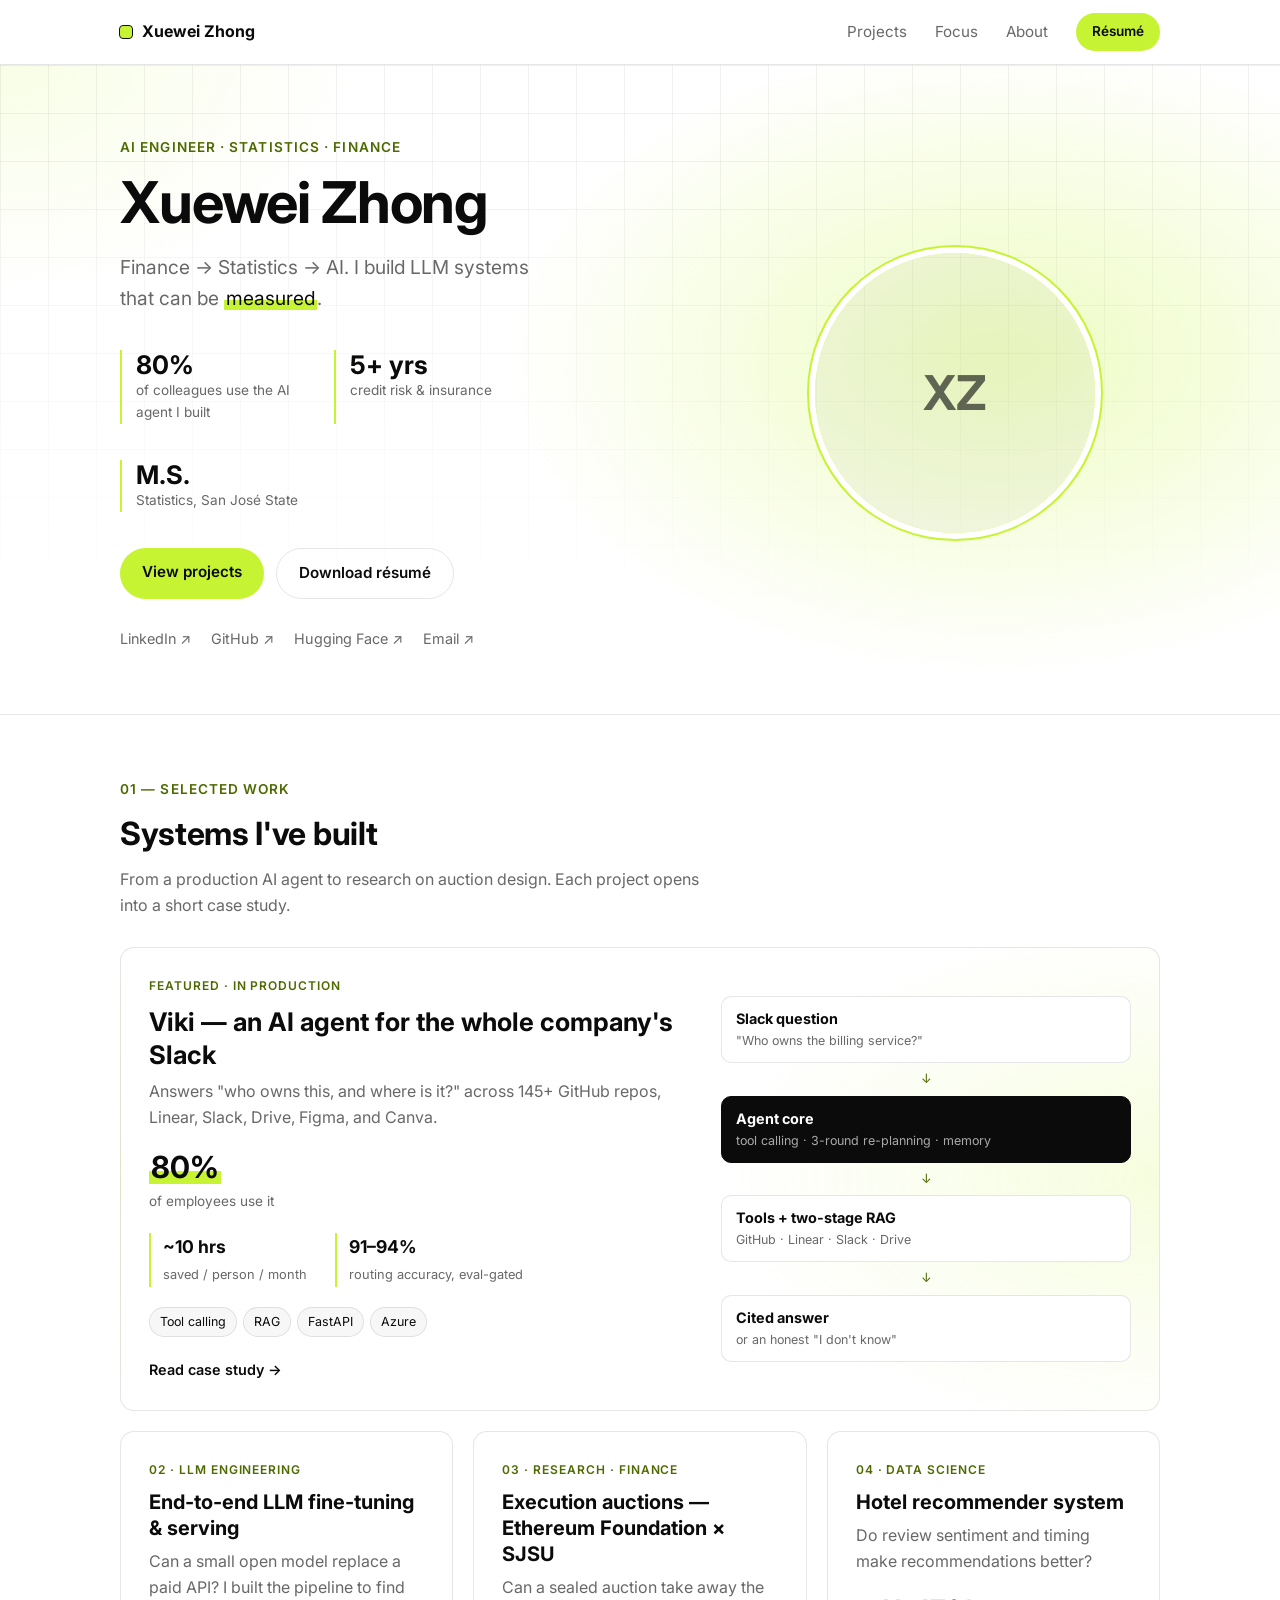
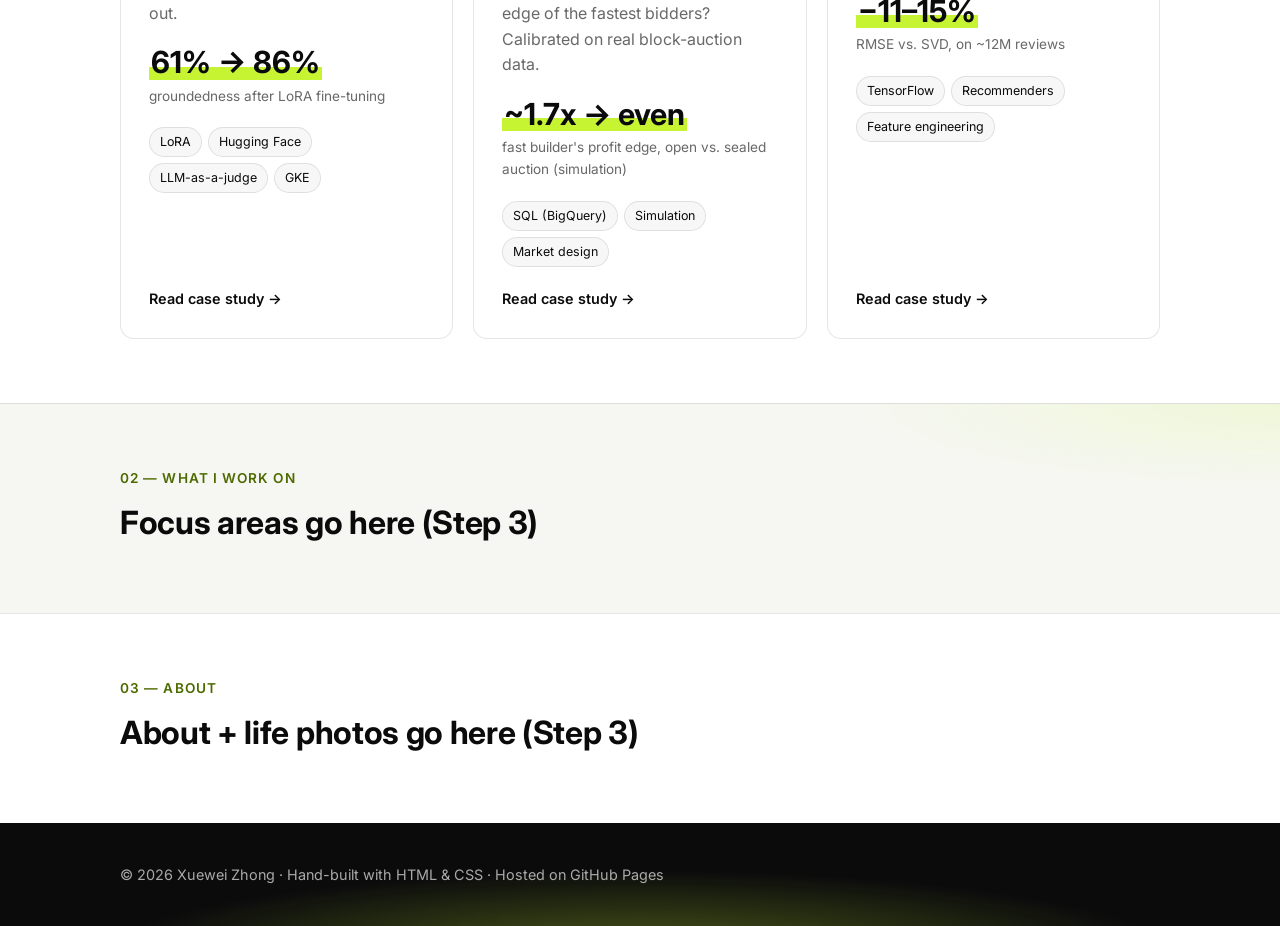
==== index.html @ bbce29d5 "Rework execution auctions case study with figures and data Results-first boxes, team credit for the " ====
<!DOCTYPE html>
<html lang="en">
<head>
  <meta charset="UTF-8">
  <meta name="viewport" content="width=device-width, initial-scale=1.0">
  <title>Xuewei Zhong — AI Engineer</title>
  <meta name="description" content="Xuewei Zhong — AI Engineer with a background in statistics and credit risk. LLM systems, RAG, fine-tuning, and evaluation.">

  <!-- Inter font from Google Fonts -->
  <link rel="preconnect" href="https://fonts.googleapis.com">
  <link rel="preconnect" href="https://fonts.gstatic.com" crossorigin>
  <link href="https://fonts.googleapis.com/css2?family=Inter:wght@400;500;600;700&display=swap" rel="stylesheet">

  <!-- All styling lives in style.css -->
  <link rel="stylesheet" href="style.css">
</head>
<body>

  <!-- ===================== Navbar ===================== -->
  <nav class="nav">
    <div class="container nav-inner">
      <a href="#home" class="nav-logo"><span class="logo-mark"></span>Xuewei Zhong</a>
      <div class="nav-links">
        <a href="#projects">Projects</a>
        <a href="#focus">Focus</a>
        <a href="#about">About</a>
        <a href="assets/resume.pdf" class="btn btn-primary btn-sm" target="_blank" rel="noopener">Résumé</a>
      </div>
    </div>
  </nav>

  <!-- ===================== Hero ===================== -->
  <header id="home" class="hero">
    <div class="container hero-inner">

      <!-- Left column: who you are + proof points + actions -->
      <div class="hero-text">
        <p class="eyebrow">AI Engineer · Statistics · Finance</p>
        <h1>Xuewei Zhong</h1>
        <p class="tagline">
          Finance → Statistics → AI. I build LLM systems that can be
          <span class="hl">measured</span>.
        </p>

        <!-- Three proof points (Harrison-style badges) -->
        <ul class="stats">
          <li><strong>80%</strong><span>of colleagues use the AI agent I built</span></li>
          <li><strong>5+ yrs</strong><span>credit risk &amp; insurance</span></li>
          <li><strong>M.S.</strong><span>Statistics, San José State</span></li>
        </ul>

        <div class="hero-actions">
          <a href="#projects" class="btn btn-primary">View projects</a>
          <a href="assets/resume.pdf" class="btn btn-outline" target="_blank" rel="noopener">Download résumé</a>
        </div>

        <div class="socials">
          <a href="https://www.linkedin.com/in/xuewei-verity" target="_blank" rel="noopener">LinkedIn ↗</a>
          <a href="https://github.com/xuewei-z" target="_blank" rel="noopener">GitHub ↗</a>
          <a href="https://huggingface.co/Xuewei-Z" target="_blank" rel="noopener">Hugging Face ↗</a>
          <a href="mailto:xuewei.zhong02@gmail.com">Email ↗</a>
        </div>
      </div>

      <!-- Right column: headshot -->
      <div class="hero-photo">
        <!-- TODO: when you have a photo, replace the div below with:
             <img src="assets/headshot.jpg" alt="Xuewei Zhong" class="photo"> -->
        <div class="photo-placeholder">XZ</div>
      </div>

    </div>
  </header>

  <!-- ============ Placeholder sections (built in Step 2+) ============ -->
  <section id="projects" class="section">
    <div class="container">
      <div class="section-head">
        <p class="section-label">01 — Selected work</p>
        <h2>Systems I've built</h2>
        <p class="section-sub">From a production AI agent to research on auction design. Each project opens into a short case study.</p>
      </div>

      <!-- Featured card: Viki (the one production system) -->
      <a href="projects/viki.html" class="card card-featured">
        <div>
          <p class="card-kicker">Featured · In production</p>
          <h3>Viki — an AI agent for the whole company's Slack</h3>
          <p class="card-hook">Answers "who owns this, and where is it?" across 145+ GitHub repos, Linear, Slack, Drive, Figma, and Canva.</p>

          <span class="metric">80%</span>
          <span class="metric-label">of employees use it</span>

          <div class="proof">
            <div><strong>~10 hrs</strong><span>saved / person / month</span></div>
            <div><strong>91–94%</strong><span>routing accuracy, eval-gated</span></div>
          </div>

          <div class="tags">
            <span class="tag">Tool calling</span>
            <span class="tag">RAG</span>
            <span class="tag">FastAPI</span>
            <span class="tag">Azure</span>
          </div>
          <span class="card-link">Read case study →</span>
        </div>

        <!-- Mini flow diagram, pure HTML/CSS (no internal screenshots) -->
        <div class="flow" aria-hidden="true">
          <div class="flow-step"><b>Slack question</b><span>"Who owns the billing service?"</span></div>
          <div class="flow-arrow">↓</div>
          <div class="flow-step is-core"><b>Agent core</b><span>tool calling · 3-round re-planning · memory</span></div>
          <div class="flow-arrow">↓</div>
          <div class="flow-step"><b>Tools + two-stage RAG</b><span>GitHub · Linear · Slack · Drive</span></div>
          <div class="flow-arrow">↓</div>
          <div class="flow-step"><b>Cited answer</b><span>or an honest "I don't know"</span></div>
        </div>
      </a>

      <!-- Three secondary cards -->
      <div class="card-grid">

        <a href="projects/fine-tuning.html" class="card">
          <p class="card-kicker">02 · LLM engineering</p>
          <h3>End-to-end LLM fine-tuning &amp; serving</h3>
          <p class="card-hook">Can a small open model replace a paid API? I built the pipeline to find out.</p>
          <span class="metric">61% → 86%</span>
          <span class="metric-label">groundedness after LoRA fine-tuning</span>
          <div class="tags">
            <span class="tag">LoRA</span>
            <span class="tag">Hugging Face</span>
            <span class="tag">LLM-as-a-judge</span>
            <span class="tag">GKE</span>
          </div>
          <span class="card-link">Read case study →</span>
        </a>

        <a href="projects/ethereum-auctions.html" class="card">
          <p class="card-kicker">03 · Research · Finance</p>
          <h3>Execution auctions — Ethereum Foundation × SJSU</h3>
          <p class="card-hook">Can a sealed auction take away the edge of the fastest bidders? Calibrated on real block-auction data.</p>
          <span class="metric">~1.7x → even</span>
          <span class="metric-label">fast builder's profit edge, open vs. sealed auction (simulation)</span>
          <div class="tags">
            <span class="tag">SQL (BigQuery)</span>
            <span class="tag">Simulation</span>
            <span class="tag">Market design</span>
          </div>
          <span class="card-link">Read case study →</span>
        </a>

        <a href="projects/hotel-recommender.html" class="card">
          <p class="card-kicker">04 · Data science</p>
          <h3>Hotel recommender system</h3>
          <p class="card-hook">Do review sentiment and timing make recommendations better?</p>
          <span class="metric">−11–15%</span>
          <span class="metric-label">RMSE vs. SVD, on ~12M reviews</span>
          <div class="tags">
            <span class="tag">TensorFlow</span>
            <span class="tag">Recommenders</span>
            <span class="tag">Feature engineering</span>
          </div>
          <span class="card-link">Read case study →</span>
        </a>

      </div>
    </div>
  </section>

  <section id="focus" class="section section-tint">
    <div class="container">
      <p class="section-label">02 — What I work on</p>
      <h2>Focus areas go here (Step 3)</h2>
    </div>
  </section>

  <section id="about" class="section">
    <div class="container">
      <p class="section-label">03 — About</p>
      <h2>About + life photos go here (Step 3)</h2>
    </div>
  </section>

  <!-- ===================== Footer ===================== -->
  <footer class="footer">
    <div class="container">
      © 2026 Xuewei Zhong · Hand-built with HTML &amp; CSS · Hosted on GitHub Pages
    </div>
  </footer>

</body>
</html>
---- style.css ----
/* =========================================================
   1. Design tokens — change colors here, the whole site updates
   ========================================================= */
:root {
  /* Core palette (the 3 brand colors) */
  --black: #0B0B0C;
  --white: #FFFFFF;
  --lime:  #C6F432;   /* fills only: buttons, highlights, rings — never text on white */

  /* Deep lime: same hue, darkened so it is readable as text on white.
     Contrast on white = 6.2:1 (Harrison's indigo #4f46e5 is 6.3:1). */
  --lime-deep: #4D6A00;

  /* Neutrals derived from black (transparency, not new colors) */
  --text:        var(--black);
  --text-muted:  rgba(11, 11, 12, 0.62);  /* secondary text */
  --border:      rgba(11, 11, 12, 0.10);  /* hairlines, card borders */
  --tint:        rgba(11, 11, 12, 0.03);  /* light gray section background */
  --lime-soft:   rgba(198, 244, 50, 0.22); /* pale lime wash for tags */

  /* Layout */
  --max-width: 1080px;
  --radius: 14px;
  --font: "Inter", -apple-system, BlinkMacSystemFont, "Segoe UI", sans-serif;
}

/* =========================================================
   2. Base reset
   ========================================================= */
* { box-sizing: border-box; margin: 0; padding: 0; }

html { scroll-behavior: smooth; }          /* smooth scrolling for #anchor links */

body {
  font-family: var(--font);
  background: var(--white);
  color: var(--text);
  line-height: 1.6;
  -webkit-font-smoothing: antialiased;
}

a { color: inherit; text-decoration: none; }

/* Centered content column with 20px side gutters on small screens */
.container {
  max-width: var(--max-width);
  margin: 0 auto;
  padding: 0 20px;
}

/* =========================================================
   3. Buttons
   ========================================================= */
.btn {
  display: inline-block;
  padding: 12px 22px;
  border-radius: 999px;
  font-weight: 600;
  font-size: 0.95rem;
  transition: transform 0.15s ease, background 0.15s ease, border-color 0.15s ease;
}
.btn:hover { transform: translateY(-1px); }

/* Primary: lime fill + black text (15:1 contrast) */
.btn-primary { background: var(--lime); color: var(--black); }

/* Secondary: thin outline, fills black on hover */
.btn-outline {
  border: 1px solid var(--border);
  color: var(--text);
}
.btn-outline:hover { border-color: var(--black); }

.btn-sm { padding: 8px 16px; font-size: 0.85rem; }

/* =========================================================
   4. Navbar (white, sticky, hairline border)
   ========================================================= */
.nav {
  position: sticky;
  top: 0;
  z-index: 10;
  background: rgba(255, 255, 255, 0.9);
  backdrop-filter: blur(8px);              /* frosted glass while scrolling */
  border-bottom: 1px solid var(--border);
}
.nav-inner {
  display: flex;
  align-items: center;
  justify-content: space-between;
  height: 64px;
}
.nav-logo { font-weight: 700; display: flex; align-items: center; gap: 10px; }

/* Small lime square as a logo mark */
.logo-mark {
  width: 12px;
  height: 12px;
  border-radius: 3px;
  background: var(--lime);
  outline: 1px solid var(--black);
}

.nav-links { display: flex; align-items: center; gap: 28px; }
.nav-links a:not(.btn) { color: var(--text-muted); font-size: 0.95rem; }
.nav-links a:not(.btn):hover { color: var(--text); }

/* =========================================================
   5. Hero (white + soft lime glow, inspired by the reference)
   ========================================================= */
.hero {
  position: relative;
  overflow: hidden;              /* keep the glow inside the hero */
  padding: 96px 0 88px;
  background:
    /* lime glow behind the photo, fading out to white */
    radial-gradient(ellipse 55% 70% at 78% 45%, rgba(198, 244, 50, 0.30), transparent 70%),
    /* faint second glow, top-left, so the left side is not flat */
    radial-gradient(ellipse 40% 50% at 0% 0%, rgba(198, 244, 50, 0.12), transparent 70%),
    var(--white);
}

/* Very faint grid lines, fading out toward the bottom */
.hero::before {
  content: "";
  position: absolute;
  inset: 0;
  background-image:
    linear-gradient(var(--border) 1px, transparent 1px),
    linear-gradient(90deg, var(--border) 1px, transparent 1px);
  background-size: 48px 48px;
  mask-image: linear-gradient(to bottom, rgba(0, 0, 0, 0.6), transparent 85%);
  -webkit-mask-image: linear-gradient(to bottom, rgba(0, 0, 0, 0.6), transparent 85%);
  pointer-events: none;          /* grid is decoration only, never clickable */
}
.hero > .container { position: relative; }  /* content sits above the grid */
.hero-inner {
  display: grid;
  grid-template-columns: 1.4fr 1fr;   /* text column wider than photo column */
  gap: 56px;
  align-items: center;
}

/* Small label above the name, in deep lime */
.eyebrow {
  color: var(--lime-deep);
  font-size: 0.85rem;
  font-weight: 600;
  letter-spacing: 0.08em;
  text-transform: uppercase;
  margin-bottom: 12px;
}
.hero h1 {
  font-size: clamp(2.4rem, 6vw, 3.6rem);  /* scales with screen width */
  line-height: 1.1;
  letter-spacing: -0.02em;
  margin-bottom: 18px;
}
.tagline {
  font-size: 1.2rem;
  color: var(--text-muted);
  max-width: 36ch;
  margin-bottom: 36px;
}

/* Highlighter-pen effect: lime band behind the bottom of the word */
.hl {
  color: var(--text);
  background: linear-gradient(transparent 58%, var(--lime) 58%);
  padding: 0 2px;
}

/* Three proof points under the tagline */
.stats {
  list-style: none;
  display: flex;
  gap: 36px;
  margin-bottom: 36px;
  flex-wrap: wrap;
}
.stats li { border-left: 2px solid var(--lime); padding-left: 14px; }
.stats strong { display: block; font-size: 1.6rem; line-height: 1.2; }
.stats span {
  display: block;
  font-size: 0.85rem;
  color: var(--text-muted);
  max-width: 18ch;
}

.hero-actions { display: flex; gap: 12px; flex-wrap: wrap; margin-bottom: 28px; }

.socials { display: flex; gap: 20px; flex-wrap: wrap; font-size: 0.9rem; }
.socials a { color: var(--text-muted); }
.socials a:hover { color: var(--lime-deep); }

/* Headshot: swap the placeholder for an <img> later */
.hero-photo { display: flex; justify-content: center; }
.photo,
.photo-placeholder {
  width: 280px;
  height: 280px;
  border-radius: 50%;
  object-fit: cover;
  box-shadow: 0 0 0 6px var(--white), 0 0 0 8px var(--lime); /* white gap + lime ring */
}
.photo-placeholder {
  display: grid;
  place-items: center;
  background: var(--tint);
  font-size: 3rem;
  font-weight: 700;
  color: var(--text-muted);
}

/* =========================================================
   6. Content sections (placeholders for Step 2+)
   ========================================================= */
.section { padding: 88px 0; border-top: 1px solid var(--border); }

/* Tinted section: pale gray with a whisper of lime from the top-right */
.section-tint {
  background:
    radial-gradient(ellipse 50% 60% at 100% 0%, rgba(198, 244, 50, 0.14), transparent 70%),
    #F6F7F3;                     /* warm off-white, close to the reference video */
}

/* "01 — SELECTED WORK" style label */
.section-label {
  font-size: 0.85rem;
  font-weight: 600;
  letter-spacing: 0.08em;
  text-transform: uppercase;
  color: var(--lime-deep);
  margin-bottom: 8px;
}
.section h2 { font-size: 2rem; letter-spacing: -0.01em; }

/* =========================================================
   7. Footer (black bookend — the one dark area)
   ========================================================= */
/* Black footer with a lime glow rising from the bottom (like the reference) */
.footer {
  background:
    radial-gradient(ellipse 60% 120% at 50% 130%, rgba(198, 244, 50, 0.35), transparent 70%),
    var(--black);
  color: rgba(255, 255, 255, 0.65);
  padding: 56px 0;
  font-size: 0.9rem;
}

/* =========================================================
   8. Mobile layout (screens narrower than 760px)
   ========================================================= */
@media (max-width: 760px) {
  .nav-links a:not(.btn) { display: none; }   /* keep only the Résumé button */
  .hero { padding: 48px 0 64px; }
  .hero-inner { grid-template-columns: 1fr; gap: 40px; }
  .hero-photo { order: -1; }                   /* photo above text on phones */
  .photo, .photo-placeholder { width: 180px; height: 180px; }
  .stats { gap: 24px; }
}

/* =========================================================
   9. Project cards (Step 2)
   ========================================================= */
.section-head { margin-bottom: 40px; }
.section-sub { color: var(--text-muted); margin-top: 8px; max-width: 60ch; }

/* Shared card look: white, hairline border, lifts + lime border on hover */
.card {
  display: block;
  background: var(--white);
  border: 1px solid var(--border);
  border-radius: var(--radius);
  padding: 28px;
  transition: transform 0.2s ease, border-color 0.2s ease, box-shadow 0.2s ease;
}
.card:hover {
  transform: translateY(-3px);
  border-color: var(--lime);
  box-shadow: 0 12px 32px rgba(11, 11, 12, 0.06);
}

.card-kicker {
  font-size: 0.75rem;
  font-weight: 600;
  letter-spacing: 0.08em;
  text-transform: uppercase;
  color: var(--lime-deep);
  margin-bottom: 10px;
}
.card h3 { font-size: 1.25rem; line-height: 1.3; margin-bottom: 8px; }
.card-hook { color: var(--text-muted); margin-bottom: 20px; }

/* The one big number per card, with a lime highlighter stroke */
.metric {
  display: inline-block;
  font-size: 1.9rem;
  font-weight: 700;
  line-height: 1.1;
  background: linear-gradient(transparent 62%, var(--lime) 62%);
  padding: 0 2px;
  align-self: flex-start;   /* in flex cards, hug the text instead of stretching */
}
.metric-label { display: block; font-size: 0.85rem; color: var(--text-muted); margin: 6px 0 20px; }

/* Tech tags (pills) */
.tags { display: flex; flex-wrap: wrap; gap: 6px; margin-bottom: 20px; }
.tag {
  font-size: 0.78rem;
  padding: 4px 10px;
  border-radius: 999px;
  background: var(--tint);
  border: 1px solid var(--border);
}

.card-link { font-weight: 600; font-size: 0.9rem; }
.card:hover .card-link { color: var(--lime-deep); }

/* Featured card: text left, mini flow diagram right */
.card-featured {
  display: grid;
  grid-template-columns: 1.3fr 1fr;
  gap: 40px;
  align-items: center;
  margin-bottom: 20px;
  background:
    radial-gradient(ellipse 60% 80% at 100% 50%, rgba(198, 244, 50, 0.16), transparent 70%),
    var(--white);
}
.card-featured h3 { font-size: 1.6rem; }

/* Row of secondary proof points inside the featured card */
.proof { display: flex; gap: 28px; flex-wrap: wrap; margin-bottom: 20px; }
.proof div { border-left: 2px solid var(--lime); padding-left: 12px; }
.proof strong { display: block; font-size: 1.1rem; }
.proof span { font-size: 0.8rem; color: var(--text-muted); }

/* Mini flow diagram: Slack -> Agent -> Tools -> Answer */
.flow { display: flex; flex-direction: column; gap: 10px; }
.flow-step {
  background: var(--white);
  border: 1px solid var(--border);
  border-radius: 10px;
  padding: 10px 14px;
  font-size: 0.85rem;
}
.flow-step b { display: block; font-size: 0.9rem; }
.flow-step span { color: var(--text-muted); font-size: 0.78rem; }
.flow-step.is-core { background: var(--black); color: var(--white); border-color: var(--black); }
.flow-step.is-core span { color: rgba(255, 255, 255, 0.65); }
.flow-arrow { text-align: center; color: var(--lime-deep); font-size: 0.8rem; line-height: 1; }

/* Three smaller cards side by side */
.card-grid { display: grid; grid-template-columns: repeat(3, 1fr); gap: 20px; }
.card-grid .card { display: flex; flex-direction: column; }
.card-grid .card-link { margin-top: auto; }   /* pin link to card bottom */

/* =========================================================
   10. Case study (project detail) pages
   ========================================================= */
.case-hero {
  padding: 64px 0 48px;
  background:
    radial-gradient(ellipse 50% 80% at 90% 0%, rgba(198, 244, 50, 0.22), transparent 70%),
    var(--white);
  border-bottom: 1px solid var(--border);
}
.crumbs { font-size: 0.85rem; color: var(--text-muted); margin-bottom: 20px; }
.crumbs a:hover { color: var(--lime-deep); }
.case-hero h1 { font-size: clamp(2rem, 5vw, 2.8rem); line-height: 1.15; letter-spacing: -0.02em; margin-bottom: 12px; }
.case-lede { font-size: 1.15rem; color: var(--text-muted); max-width: 62ch; margin-bottom: 28px; }

/* Role / stack / timeline row */
.meta { display: flex; flex-wrap: wrap; gap: 32px; font-size: 0.9rem; }
.meta dt { color: var(--text-muted); font-size: 0.75rem; text-transform: uppercase; letter-spacing: 0.08em; }
.meta dd { font-weight: 500; }

/* Big result numbers */
.results { display: grid; grid-template-columns: repeat(3, 1fr); gap: 16px; margin: 40px 0 8px; }
.result { border: 1px solid var(--border); border-radius: var(--radius); padding: 20px; background: var(--white); }
.result .metric { font-size: 1.6rem; }
.result span:not(.metric) { display: block; font-size: 0.85rem; color: var(--text-muted); margin-top: 6px; }

/* Readable article column */
.case-body { max-width: 720px; padding: 24px 0 72px; }
.case-body h2 { font-size: 1.35rem; margin: 40px 0 12px; }
.case-body p, .case-body li { color: rgba(11, 11, 12, 0.82); }
.case-body ul { padding-left: 20px; display: grid; gap: 8px; }
.note {
  font-size: 0.9rem;
  color: var(--text-muted);
  border-left: 2px solid var(--border);
  padding-left: 14px;
  margin-top: 16px;
}

/* "What didn't work" callout — the rigor signal */
.callout {
  background: #F6F7F3;
  border-left: 3px solid var(--lime);
  border-radius: 0 var(--radius) var(--radius) 0;
  padding: 18px 20px;
  margin-top: 12px;
}

/* Horizontal pipeline of steps */
.pipeline { display: flex; flex-wrap: wrap; align-items: center; gap: 8px; margin-top: 12px; }
.pipeline .tag { background: var(--white); font-size: 0.82rem; }
.pipeline i { color: var(--lime-deep); font-style: normal; }

/* Prev / next navigation at the bottom */
.case-nav {
  display: flex;
  justify-content: space-between;
  gap: 16px;
  border-top: 1px solid var(--border);
  padding-top: 24px;
  font-weight: 600;
}
.case-nav a:hover { color: var(--lime-deep); }

@media (max-width: 760px) {
  .card-featured { grid-template-columns: 1fr; }
  .card-grid { grid-template-columns: 1fr; }
  .results { grid-template-columns: 1fr; }
}

/* Horizontal bar chart on the Ethereum page (pure HTML/CSS) */
.bars { margin: 20px 0 8px; display: grid; gap: 6px; }
.bar-row { display: grid; grid-template-columns: 44px 1fr 96px; align-items: center; gap: 10px; font-size: 0.82rem; }
.bar-x { color: var(--text-muted); text-align: right; }
.bar-track { background: var(--tint); border-radius: 4px; height: 14px; overflow: hidden; }
.bar { display: block; height: 100%; border-radius: 4px; }
.bar-r { background: var(--black); }          /* fast builder ahead */
.bar-n { background: var(--lime); }           /* slow builder ahead */
.bar-v { font-variant-numeric: tabular-nums; }
.bars figcaption { font-size: 0.8rem; color: var(--text-muted); margin-top: 8px; }
.key { display: inline-block; width: 10px; height: 10px; border-radius: 2px; margin: 0 4px 0 8px; vertical-align: middle; }
.key-r { background: var(--black); margin-left: 0; }
.key-n { background: var(--lime); }
.bars-title { font-size: 0.8rem; color: var(--text-muted); }

/* Breathing room between paragraphs and lists in case studies */
.case-body p, .case-body ul { margin-bottom: 12px; }
.case-body .callout p { margin-bottom: 0; }
.bars-title { margin-bottom: 4px; }

/* =========================================================
   11. Tighter vertical rhythm (shorter pages)
   ========================================================= */
.section { padding: 64px 0; }
.section-head { margin-bottom: 28px; }
.hero { padding: 72px 0 64px; }
.case-hero { padding: 40px 0 32px; }
.crumbs { margin-bottom: 12px; }
.case-lede { margin-bottom: 20px; }
.meta { gap: 24px; }
.results { margin: 28px 0 0; }
.result { padding: 16px; }
.case-body { padding: 8px 0 48px; }
.case-body h2 { margin: 28px 0 8px; font-size: 1.25rem; }
.case-body p, .case-body ul { margin-bottom: 10px; }
.case-body ul { gap: 4px; }
.bars { margin: 12px 0 12px; gap: 4px; }
.inline-link { text-decoration: underline; text-decoration-color: var(--lime); text-underline-offset: 3px; text-decoration-thickness: 2px; }
.inline-link:hover { color: var(--lime-deep); }
.footer { padding: 40px 0; }
@media (max-width: 760px) {
  .hero { padding: 40px 0 48px; }
  .section { padding: 48px 0; }
}

/* =========================================================
   12. Figures and data tables in case studies
   ========================================================= */
.fig { margin: 12px 0 16px; }
.fig img {
  display: block;
  width: 100%;
  height: auto;
  border: 1px solid var(--border);
  border-radius: 10px;
  background: var(--white);
  padding: 8px;
}
.fig figcaption, .fig-note { font-size: 0.82rem; color: var(--text-muted); margin-top: 6px; }
.fig figcaption b { color: var(--text); }
.fig-grid { display: grid; grid-template-columns: 1fr 1fr; gap: 16px; align-items: start; }
.fig-grid .fig { margin: 0; }

/* Data table: horizontal scroll on phones instead of overflowing */
.table-wrap { overflow-x: auto; margin: 8px 0 4px; }
table.data { width: 100%; border-collapse: collapse; font-size: 0.85rem; font-variant-numeric: tabular-nums; }
table.data th {
  text-align: left;
  font-weight: 600;
  font-size: 0.75rem;
  color: var(--text-muted);
  border-bottom: 1px solid var(--black);
  padding: 6px 8px;
}
table.data td { border-bottom: 1px solid var(--border); padding: 8px; white-space: nowrap; }
table.data td:not(:first-child), table.data th:not(:first-child) { text-align: right; }

@media (max-width: 760px) {
  .fig-grid { grid-template-columns: 1fr; }
}
/* Single figures stay compact; side-by-side figures fill their column */
.case-body > .fig { max-width: 520px; }
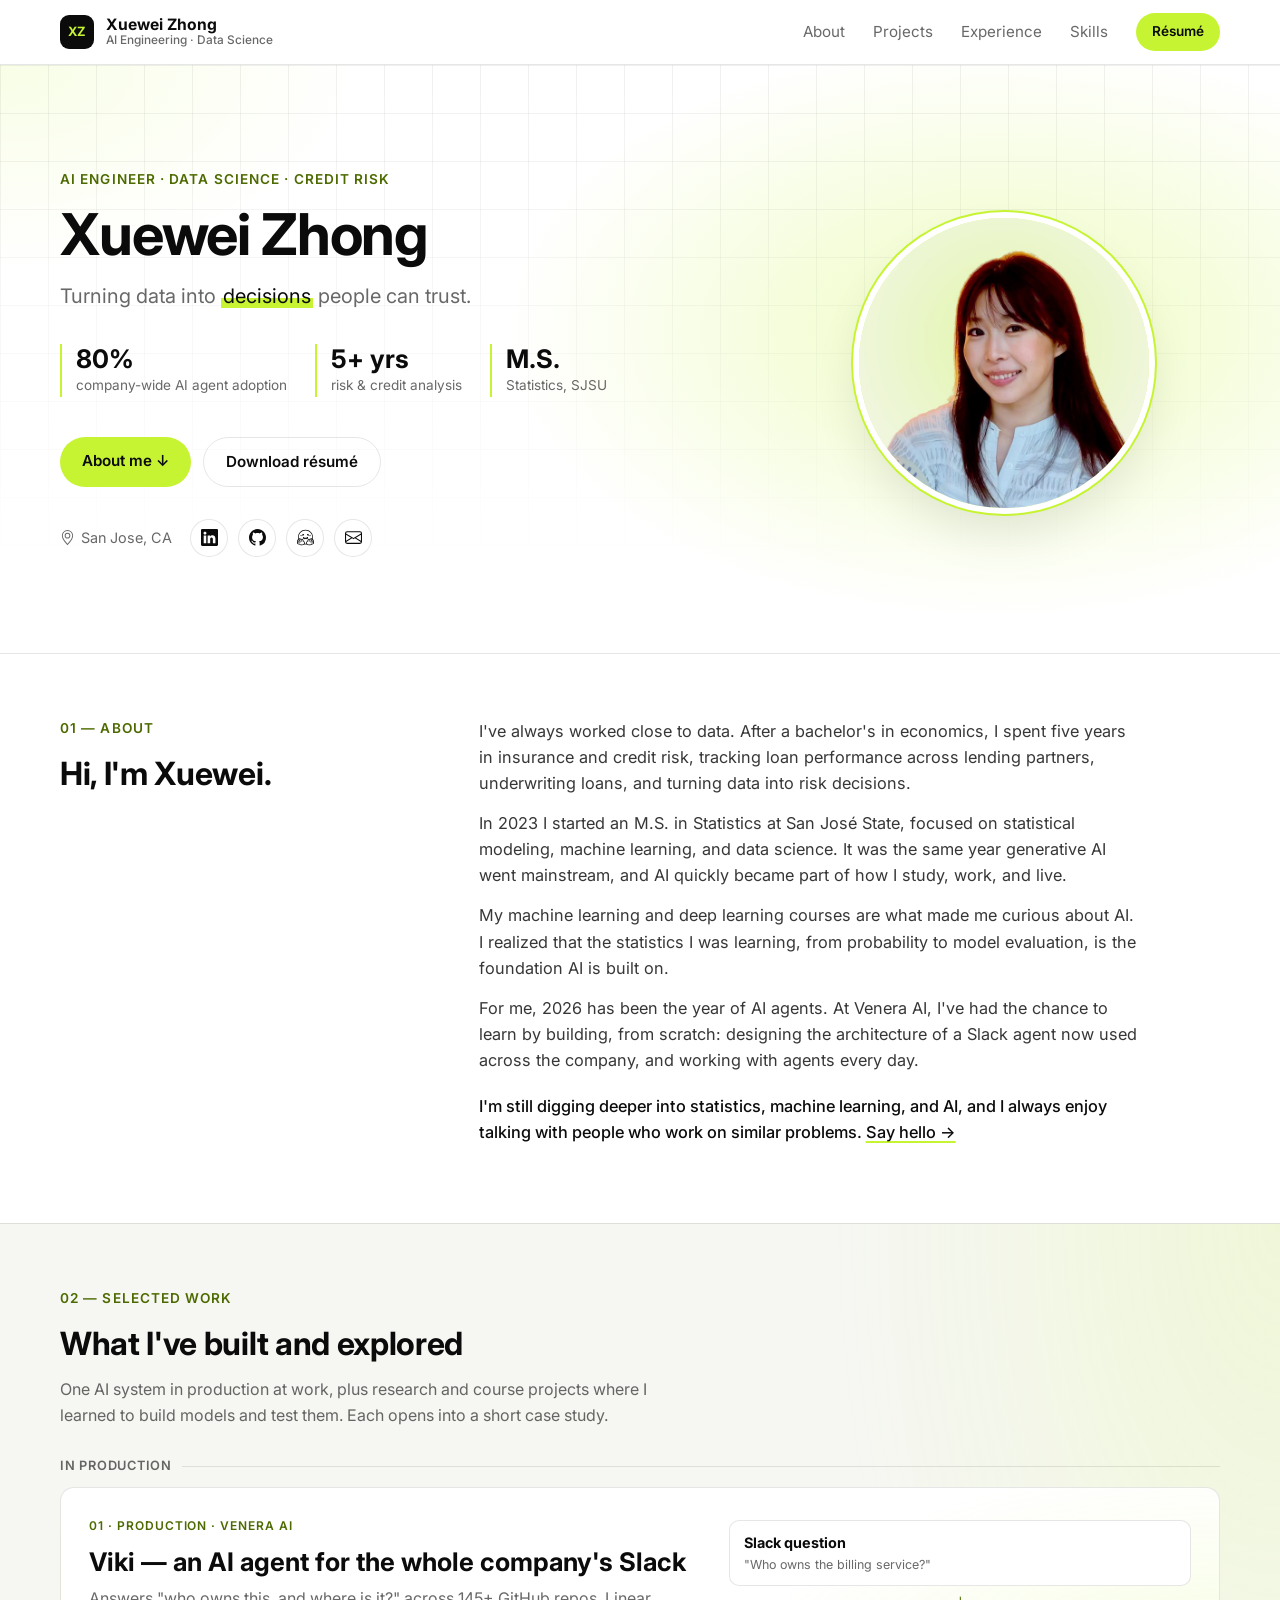
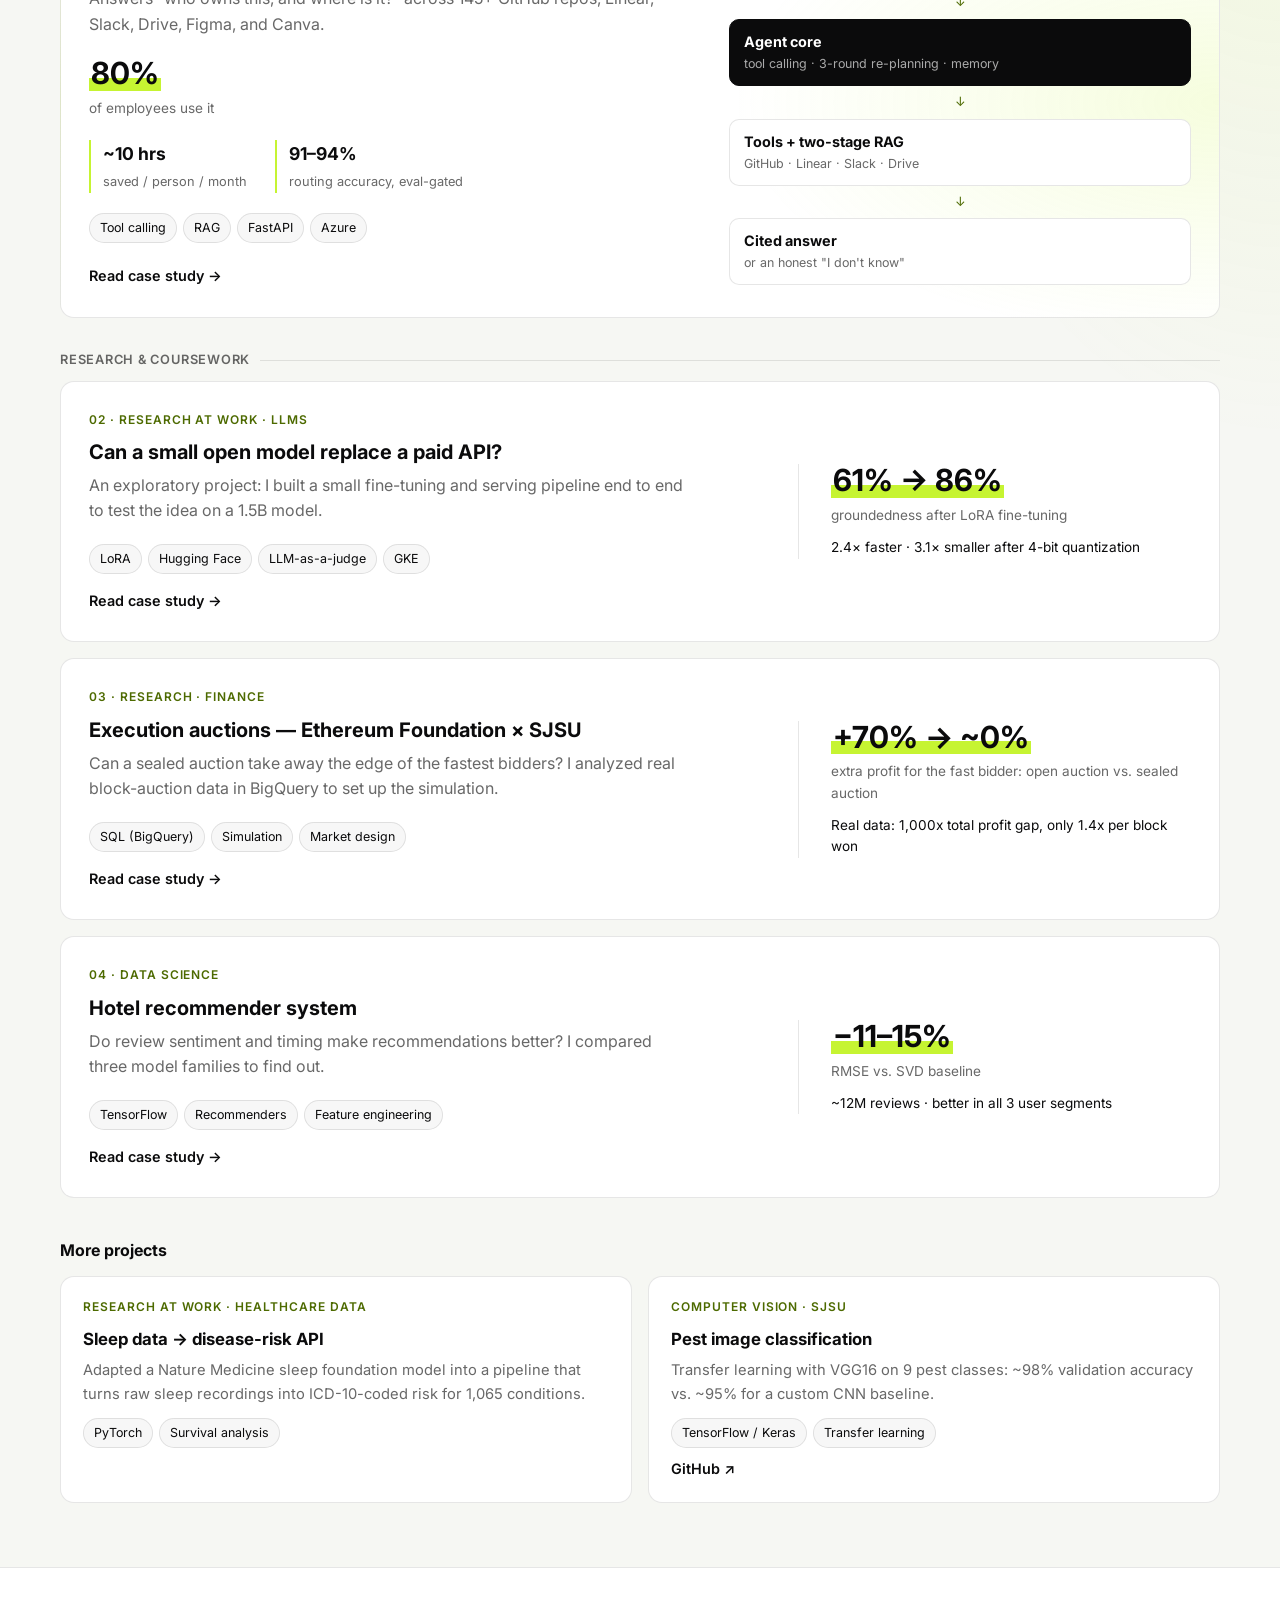
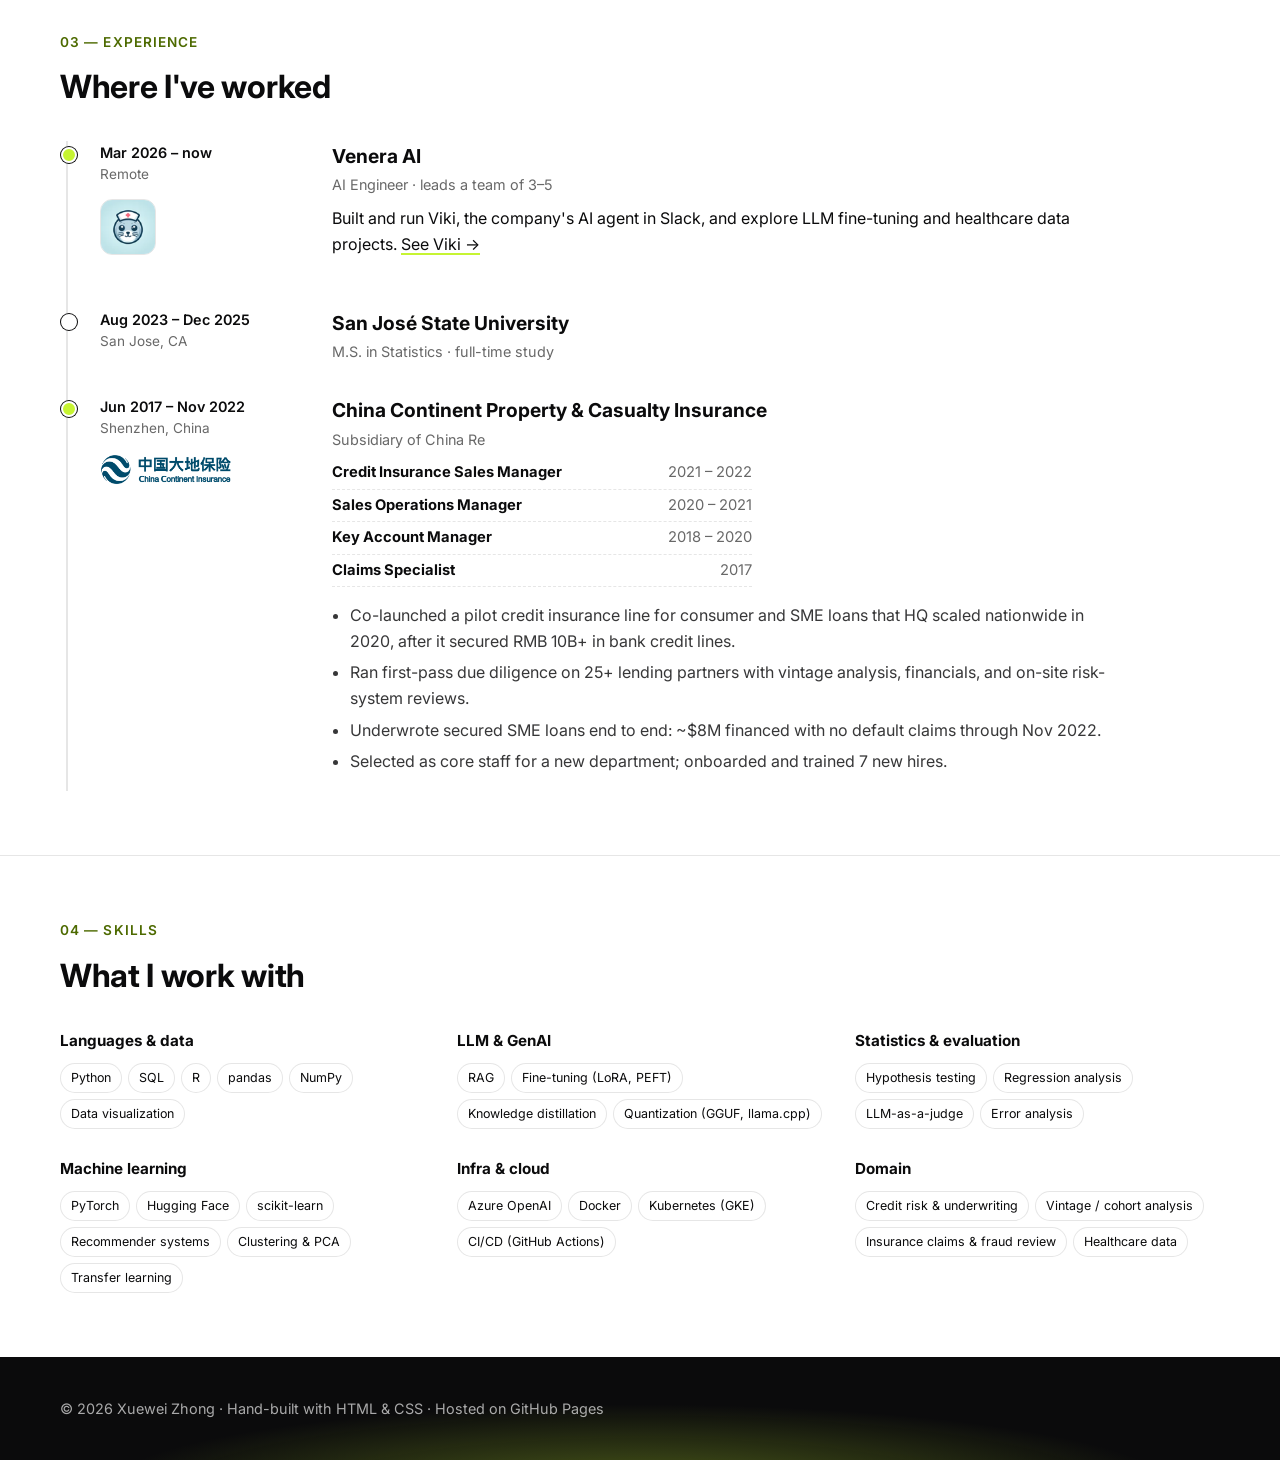
==== commit 4eda9e9f: "Redesign homepage: cover, About, Experience, Skills Simple cover with headshot and key numbers, a sh" ====
--- a/index.html
+++ b/index.html
@@ -12,6 +12,7 @@
   <link href="https://fonts.googleapis.com/css2?family=Inter:wght@400;500;600;700&display=swap" rel="stylesheet">
 
   <!-- All styling lives in style.css -->
+  <link rel="icon" href="favicon.svg" type="image/svg+xml">
   <link rel="stylesheet" href="style.css">
 </head>
 <body>
@@ -19,11 +20,12 @@
   <!-- ===================== Navbar ===================== -->
   <nav class="nav">
     <div class="container nav-inner">
-      <a href="#home" class="nav-logo"><span class="logo-mark"></span>Xuewei Zhong</a>
+      <a href="#home" class="nav-logo"><span class="logo-badge" aria-hidden="true">XZ</span><span class="logo-text"><span class="logo-name">Xuewei Zhong</span><span class="logo-sub">AI Engineering · Data Science</span></span></a>
       <div class="nav-links">
+        <a href="#about">About</a>
         <a href="#projects">Projects</a>
-        <a href="#focus">Focus</a>
-        <a href="#about">About</a>
+        <a href="#experience">Experience</a>
+        <a href="#skills">Skills</a>
         <a href="assets/resume.pdf" class="btn btn-primary btn-sm" target="_blank" rel="noopener">Résumé</a>
       </div>
     </div>
@@ -33,58 +35,80 @@
   <header id="home" class="hero">
     <div class="container hero-inner">
 
-      <!-- Left column: who you are + proof points + actions -->
+      <!-- Left column: name, role, one line, skills, actions -->
       <div class="hero-text">
-        <p class="eyebrow">AI Engineer · Statistics · Finance</p>
+        <p class="eyebrow">AI Engineer · Data Science · Credit Risk</p>
         <h1>Xuewei Zhong</h1>
-        <p class="tagline">
-          Finance → Statistics → AI. I build LLM systems that can be
-          <span class="hl">measured</span>.
-        </p>
-
-        <!-- Three proof points (Harrison-style badges) -->
+        <p class="tagline">Turning data into <span class="hl">decisions</span> people can trust.</p>
+
         <ul class="stats">
-          <li><strong>80%</strong><span>of colleagues use the AI agent I built</span></li>
-          <li><strong>5+ yrs</strong><span>credit risk &amp; insurance</span></li>
-          <li><strong>M.S.</strong><span>Statistics, San José State</span></li>
+          <li><strong>80%</strong><span>company-wide AI agent adoption</span></li>
+          <li><strong>5+ yrs</strong><span>risk &amp; credit analysis</span></li>
+          <li><strong>M.S.</strong><span>Statistics, SJSU</span></li>
         </ul>
 
         <div class="hero-actions">
-          <a href="#projects" class="btn btn-primary">View projects</a>
+          <a href="#about" class="btn btn-primary">About me ↓</a>
           <a href="assets/resume.pdf" class="btn btn-outline" target="_blank" rel="noopener">Download résumé</a>
         </div>
 
         <div class="socials">
-          <a href="https://www.linkedin.com/in/xuewei-verity" target="_blank" rel="noopener">LinkedIn ↗</a>
-          <a href="https://github.com/xuewei-z" target="_blank" rel="noopener">GitHub ↗</a>
-          <a href="https://huggingface.co/Xuewei-Z" target="_blank" rel="noopener">Hugging Face ↗</a>
-          <a href="mailto:xuewei.zhong02@gmail.com">Email ↗</a>
+          <span class="location"><svg viewBox="0 0 16 16" aria-hidden="true" focusable="false" fill="currentColor"><path d="M12.166 8.94c-.524 1.062-1.234 2.12-1.96 3.07A32 32 0 0 1 8 14.58a32 32 0 0 1-2.206-2.57c-.726-.95-1.436-2.008-1.96-3.07C3.304 7.867 3 6.862 3 6a5 5 0 0 1 10 0c0 .862-.305 1.867-.834 2.94M8 16s6-5.686 6-10A6 6 0 0 0 2 6c0 4.314 6 10 6 10"/><path d="M8 8a2 2 0 1 1 0-4 2 2 0 0 1 0 4m0 1a3 3 0 1 0 0-6 3 3 0 0 0 0 6"/></svg>San Jose, CA</span>
+          <a class="icon-link" href="https://www.linkedin.com/in/xuewei-verity" target="_blank" rel="noopener" aria-label="LinkedIn" title="LinkedIn"><svg viewBox="0 0 16 16" aria-hidden="true" focusable="false" fill="currentColor"><path d="M0 1.146C0 .513.526 0 1.175 0h13.65C15.474 0 16 .513 16 1.146v13.708c0 .633-.526 1.146-1.175 1.146H1.175C.526 16 0 15.487 0 14.854zm4.943 12.248V6.169H2.542v7.225zm-1.2-8.212c.837 0 1.358-.554 1.358-1.248-.015-.709-.52-1.248-1.342-1.248S2.4 3.226 2.4 3.934c0 .694.521 1.248 1.327 1.248zm4.908 8.212V9.359c0-.216.016-.432.08-.586.173-.431.568-.878 1.232-.878.869 0 1.216.662 1.216 1.634v3.865h2.401V9.25c0-2.22-1.184-3.252-2.764-3.252-1.274 0-1.845.7-2.165 1.193v.025h-.016l.016-.025V6.169h-2.4c.03.678 0 7.225 0 7.225z"/></svg></a>
+          <a class="icon-link" href="https://github.com/xuewei-z" target="_blank" rel="noopener" aria-label="GitHub" title="GitHub"><svg viewBox="0 0 16 16" aria-hidden="true" focusable="false" fill="currentColor"><path d="M8 0C3.58 0 0 3.58 0 8c0 3.54 2.29 6.53 5.47 7.59.4.07.55-.17.55-.38 0-.19-.01-.82-.01-1.49-2.01.37-2.53-.49-2.69-.94-.09-.23-.48-.94-.82-1.13-.28-.15-.68-.52-.01-.53.63-.01 1.08.58 1.23.82.72 1.21 1.87.87 2.33.66.07-.52.28-.87.51-1.07-1.78-.2-3.64-.89-3.64-3.95 0-.87.31-1.59.82-2.15-.08-.2-.36-1.02.08-2.12 0 0 .67-.21 2.2.82.64-.18 1.32-.27 2-.27s1.36.09 2 .27c1.53-1.04 2.2-.82 2.2-.82.44 1.1.16 1.92.08 2.12.51.56.82 1.27.82 2.15 0 3.07-1.87 3.75-3.65 3.95.29.25.54.73.54 1.48 0 1.07-.01 1.93-.01 2.2 0 .21.15.46.55.38A8.01 8.01 0 0 0 16 8c0-4.42-3.58-8-8-8"/></svg></a>
+          <a class="icon-link" href="https://huggingface.co/Xuewei-Z" target="_blank" rel="noopener" aria-label="Hugging Face" title="Hugging Face"><svg viewBox="0 0 24 24" aria-hidden="true" focusable="false" fill="currentColor"><path d="M1.4446 11.5059c0 1.1021.1673 2.1585.4847 3.1563-.0378-.0028-.0691-.0058-.1058-.0058-.4209 0-.8015.16-1.0704.4512-.3454.3737-.4984.8335-.4316 1.293a1.576 1.576 0 0 0 .2148.5978c-.2319.1864-.4018.4456-.4844.7578-.0646.2448-.131.7543.2149 1.2794a1.4552 1.4552 0 0 0-.0625.1055c-.208.3923-.2207.8372-.0371 1.25.2783.6258.9696 1.1175 2.3126 1.6467.8356.3292 1.5988.5411 1.6056.543 1.1046.2847 2.104.4277 2.969.4277 1.4173 0 2.4754-.3849 3.1525-1.1446 1.538.2651 2.791.1403 3.592.006.6773.7555 1.7332 1.1387 3.1467 1.1387.8649 0 1.8643-.143 2.969-.4278.0068-.0019.77-.2138 1.6056-.543 1.343-.5292 2.0343-1.0208 2.3126-1.6466.1836-.4129.171-.8577-.037-1.25a1.4685 1.4685 0 0 0-.0626-.1056c.346-.525.2795-1.0346.2149-1.2793-.0826-.3122-.2525-.5714-.4844-.7579.11-.1816.1831-.3788.2148-.5977.0669-.4595-.0862-.9193-.4316-1.293-.2688-.2913-.6495-.4513-1.0704-.4513-.0209 0-.0376.0008-.0588.0018.3162-.9966.4846-2.0518.4846-3.1523 0-5.807-4.7362-10.5144-10.5789-10.5144-5.8426 0-10.5788 4.7073-10.5788 10.5144Zm10.5788-9.4831c5.2727 0 9.5476 4.246 9.5476 9.483a9.4201 9.4201 0 0 1-.2696 2.2365c-.0039-.0047-.0079-.011-.0117-.0156-.274-.3255-.6679-.5059-1.1075-.5059-.352 0-.714.1155-1.0763.3438-.2403.1517-.5058.422-.7793.7598-.2534-.3492-.608-.5832-1.0137-.6465a1.5174 1.5174 0 0 0-.2344-.0176c-.9263 0-1.4828.7993-1.6935 1.5177-.1046.2426-.6065 1.3482-1.3614 2.0978-1.1681 1.1601-1.4458 2.3534-.8396 3.6382-.843.1029-1.5836.0927-2.365-.006.5906-1.212.3626-2.4388-.8426-3.6322-.755-.7496-1.2568-1.8552-1.3614-2.0978-.2107-.7184-.7673-1.5177-1.6935-1.5177-.078 0-.1568.0054-.2344.0176-.4057.0633-.7604.2973-1.0137.6465-.2735-.3379-.539-.6081-.7794-.7598-.3622-.2283-.7243-.3438-1.0762-.3438-.4266 0-.8094.171-1.0821.4786a9.4208 9.4208 0 0 1-.2598-2.1936c0-5.237 4.2749-9.483 9.5475-9.483zM8.6443 7.0036c-.4838.0043-.9503.2667-1.1934.7227-.3536.6633-.1006 1.4873.5645 1.84.351.1862.4883-.5261.836-.6485.3107-.1095.841.399 1.0078.086.3536-.6634.1025-1.4874-.5625-1.84a1.3659 1.3659 0 0 0-.6524-.1602Zm6.8403 0c-.2199-.002-.4426.05-.6504.1602-.665.3526-.9181 1.1766-.5645 1.84.1669.313.6971-.1955 1.0079-.086.3476.1224.4867.8347.838.6485.6649-.3527.916-1.1767.5624-1.84-.243-.456-.7096-.7184-1.1934-.7227Zm-9.7565 1.418a.8768.8768 0 0 0-.877.877c0 .4846.3925.877.877.877a.8768.8768 0 0 0 .877-.877.8768.8768 0 0 0-.877-.877zm12.6434 0c-.4845 0-.879.3925-.879.877 0 .4846.3945.877.879.877a.8768.8768 0 0 0 .877-.877.8768.8768 0 0 0-.877-.877zM8.7927 11.459c-.179-.003-.2793.1107-.2793.416 0 .8097.3874 2.125 1.4279 2.924.207-.7123 1.3453-1.2832 1.5079-1.2012.2315.1167.2191.4417.6074.7266.3884-.285.374-.6098.6056-.7266.1627-.082 1.3009.4889 1.5079 1.2012 1.0404-.799 1.4278-2.1144 1.4278-2.924 0-1.2212-1.583.6402-3.5413.6485-1.4686-.0061-2.7266-1.0558-3.2639-1.0645zM4.312 14.4768c.5792.365 1.6964 2.2751 2.1056 3.0177.1371.2488.371.3536.582.3536.4188 0 .7465-.4138.0391-.9395-1.0636-.791-.6914-2.0846-.1836-2.1642a.4302.4302 0 0 1 .0664-.004c.4616 0 .666.7892.666.7892s.5959 1.4898 1.6213 2.508c.942.9356 1.062 1.703.4961 2.6661-.0164-.004-.0159.0236-.1484.2149-.1853.2673-.4322.4688-.7188.6152-.5062.2269-1.1397.2696-1.7833.2696-1.037 0-2.1017-.1824-2.6975-.336-.0293-.0075-3.6505-.9567-3.1916-1.8224.0771-.1454.2033-.2031.3633-.2031.6463 0 1.823.9551 2.3283.9551.113 0 .196-.0865.2285-.2031.2249-.8045-3.2787-1.0522-2.9846-2.1642.0519-.1967.193-.2757.3907-.2754.854 0 2.7704 1.4923 3.172 1.4923.0307 0 .0525-.0085.0645-.0274.2012-.3227.1096-.5865-1.3087-1.4395-1.4182-.8533-2.4315-1.329-1.8653-1.9416.0651-.0707.1574-.1015.2695-.1015.8611.0002 2.8948 1.84 2.8948 1.84s.5487.5683.8809.5683c.0762 0 .1416-.0315.1855-.1054.2355-.3946-2.1858-2.2183-2.3224-2.971-.0926-.51.0641-.7676.3555-.7676-.0006.008.1701-.0285.4942.1759zm16.2257.5918c-.1366.7526-2.5579 2.5764-2.3224 2.9709.044.074.1092.1055.1855.1055.3321 0 .881-.5684.881-.5684s2.0336-1.8397 2.8947-1.84c.1121 0 .2044.0308.2695.1016.5662.6125-.447 1.0882-1.8653 1.9415-1.4183.853-1.51 1.1168-1.3087 1.4396.012.0188.0337.0273.0644.0273.4016 0 2.3181-1.4923 3.1721-1.4923.1977-.0002.3388.0787.3907.2754.294 1.112-3.2095 1.3597-2.9846 2.1642.0325.1166.1156.2032.2285.2032.5054 0 1.682-.9552 2.3283-.9552.16 0 .2862.0577.3633.2032.459.8656-3.1623 1.8149-3.1916 1.8224-.5958.1535-1.6605.336-2.6975.336-.6351 0-1.261-.0409-1.7638-.2599-.2949-.1472-.5488-.3516-.7383-.625-.0411-.0682-.1026-.1476-.1426-.205-.5726-.9679-.455-1.7371.4903-2.676 1.0254-1.0182 1.6212-2.508 1.6212-2.508s.2044-.7891.666-.7891a.4318.4318 0 0 1 .0665.0039c.5078.0796.88 1.3732-.1836 2.1642-.7074.5257-.3797.9395.039.9395.211 0 .445-.1047.5821-.3535.4092-.7426 1.5264-2.6527 2.1056-3.0178.5588-.3524.99-.1816.8497.5918z"/></svg></a>
+          <a class="icon-link" href="mailto:xuewei.zhong02@gmail.com" aria-label="Email" title="xuewei.zhong02@gmail.com"><svg viewBox="0 0 16 16" aria-hidden="true" focusable="false" fill="currentColor"><path d="M0 4a2 2 0 0 1 2-2h12a2 2 0 0 1 2 2v8a2 2 0 0 1-2 2H2a2 2 0 0 1-2-2zm2-1a1 1 0 0 0-1 1v.217l7 4.2 7-4.2V4a1 1 0 0 0-1-1zm13 2.383-4.708 2.825L15 11.105zm-.034 6.876-5.64-3.471L8 9.583l-1.326-.795-5.64 3.47A1 1 0 0 0 2 13h12a1 1 0 0 0 .966-.741M1 11.105l4.708-2.897L1 5.383z"/></svg></a>
         </div>
       </div>
 
       <!-- Right column: headshot -->
       <div class="hero-photo">
-        <!-- TODO: when you have a photo, replace the div below with:
-             <img src="assets/headshot.jpg" alt="Xuewei Zhong" class="photo"> -->
-        <div class="photo-placeholder">XZ</div>
+        <img src="assets/headshot.jpg" alt="Portrait of Xuewei Zhong" class="photo" width="290" height="290">
       </div>
 
     </div>
   </header>
 
+  <!-- ===================== About: short journey in plain paragraphs ===================== -->
+  <section id="about" class="section">
+    <div class="container about-grid">
+      <div>
+        <p class="section-label">01 — About</p>
+        <h2>Hi, I'm Xuewei.</h2>
+      </div>
+      <div class="about-text">
+        <p>I've always worked close to data. After a bachelor's in economics, I spent five years in
+        insurance and credit risk, tracking loan performance across lending partners, underwriting loans,
+        and turning data into risk decisions.</p>
+        <p>In 2023 I started an M.S. in Statistics at San José State, focused on statistical modeling,
+        machine learning, and data science. It was the same year generative AI went mainstream, and AI
+        quickly became part of how I study, work, and live.</p>
+        <p>My machine learning and deep learning courses are what made me curious about AI. I realized that
+        the statistics I was learning, from probability to model evaluation, is the foundation AI is built on.</p>
+        <p>For me, 2026 has been the year of AI agents. At Venera&nbsp;AI, I've had the chance to learn by
+        building, from scratch: designing the architecture of a Slack agent now used across the company,
+        and working with agents every day.</p>
+        <p class="open-to">I'm still digging deeper into statistics, machine learning, and AI, and I always
+        enjoy talking with people who work on similar problems.
+        <a class="inline-link" href="mailto:xuewei.zhong02@gmail.com">Say hello →</a></p>
+      </div>
+    </div>
+  </section>
+
   <!-- ============ Placeholder sections (built in Step 2+) ============ -->
-  <section id="projects" class="section">
+  <section id="projects" class="section section-tint">
     <div class="container">
       <div class="section-head">
-        <p class="section-label">01 — Selected work</p>
-        <h2>Systems I've built</h2>
-        <p class="section-sub">From a production AI agent to research on auction design. Each project opens into a short case study.</p>
-      </div>
-
+        <p class="section-label">02 — Selected work</p>
+        <h2>What I've built and explored</h2>
+        <p class="section-sub">One AI system in production at work, plus research and course projects where I learned to build models and test them. Each opens into a short case study.</p>
+      </div>
+
+      <p class="group-label">In production</p>
       <!-- Featured card: Viki (the one production system) -->
       <a href="projects/viki.html" class="card card-featured">
         <div>
-          <p class="card-kicker">Featured · In production</p>
+          <p class="card-kicker">01 · Production · Venera AI</p>
           <h3>Viki — an AI agent for the whole company's Slack</h3>
           <p class="card-hook">Answers "who owns this, and where is it?" across 145+ GitHub repos, Linear, Slack, Drive, Figma, and Canva.</p>
 
@@ -117,15 +141,13 @@
         </div>
       </a>
 
-      <!-- Three secondary cards -->
-      <div class="card-grid">
-
-        <a href="projects/fine-tuning.html" class="card">
-          <p class="card-kicker">02 · LLM engineering</p>
-          <h3>End-to-end LLM fine-tuning &amp; serving</h3>
-          <p class="card-hook">Can a small open model replace a paid API? I built the pipeline to find out.</p>
-          <span class="metric">61% → 86%</span>
-          <span class="metric-label">groundedness after LoRA fine-tuning</span>
+      <p class="group-label">Research &amp; coursework</p>
+      <!-- Projects 02-04: full-width rows (text left, key result right) -->
+      <a href="projects/fine-tuning.html" class="card card-row">
+        <div class="row-main">
+          <p class="card-kicker">02 · Research at work · LLMs</p>
+          <h3>Can a small open model replace a paid API?</h3>
+          <p class="card-hook">An exploratory project: I built a small fine-tuning and serving pipeline end to end to test the idea on a 1.5B model.</p>
           <div class="tags">
             <span class="tag">LoRA</span>
             <span class="tag">Hugging Face</span>
@@ -133,53 +155,168 @@
             <span class="tag">GKE</span>
           </div>
           <span class="card-link">Read case study →</span>
-        </a>
-
-        <a href="projects/ethereum-auctions.html" class="card">
+        </div>
+        <div class="row-metric">
+          <span class="metric">61% → 86%</span>
+          <span class="metric-label">groundedness after LoRA fine-tuning</span>
+          <span class="row-proof">2.4× faster · 3.1× smaller after 4-bit quantization</span>
+        </div>
+      </a>
+
+      <a href="projects/ethereum-auctions.html" class="card card-row">
+        <div class="row-main">
           <p class="card-kicker">03 · Research · Finance</p>
           <h3>Execution auctions — Ethereum Foundation × SJSU</h3>
-          <p class="card-hook">Can a sealed auction take away the edge of the fastest bidders? Calibrated on real block-auction data.</p>
-          <span class="metric">~1.7x → even</span>
-          <span class="metric-label">fast builder's profit edge, open vs. sealed auction (simulation)</span>
+          <p class="card-hook">Can a sealed auction take away the edge of the fastest bidders? I analyzed real block-auction data in BigQuery to set up the simulation.</p>
           <div class="tags">
             <span class="tag">SQL (BigQuery)</span>
             <span class="tag">Simulation</span>
             <span class="tag">Market design</span>
           </div>
           <span class="card-link">Read case study →</span>
-        </a>
-
-        <a href="projects/hotel-recommender.html" class="card">
+        </div>
+        <div class="row-metric">
+          <span class="metric">+70% → ~0%</span>
+          <span class="metric-label">extra profit for the fast bidder: open auction vs. sealed auction</span>
+          <span class="row-proof">Real data: 1,000x total profit gap, only 1.4x per block won</span>
+        </div>
+      </a>
+
+      <a href="projects/hotel-recommender.html" class="card card-row">
+        <div class="row-main">
           <p class="card-kicker">04 · Data science</p>
           <h3>Hotel recommender system</h3>
-          <p class="card-hook">Do review sentiment and timing make recommendations better?</p>
-          <span class="metric">−11–15%</span>
-          <span class="metric-label">RMSE vs. SVD, on ~12M reviews</span>
+          <p class="card-hook">Do review sentiment and timing make recommendations better? I compared three model families to find out.</p>
           <div class="tags">
             <span class="tag">TensorFlow</span>
             <span class="tag">Recommenders</span>
             <span class="tag">Feature engineering</span>
           </div>
           <span class="card-link">Read case study →</span>
+        </div>
+        <div class="row-metric">
+          <span class="metric">−11–15%</span>
+          <span class="metric-label">RMSE vs. SVD baseline</span>
+          <span class="row-proof">~12M reviews · better in all 3 user segments</span>
+        </div>
+      </a>
+
+      <!-- Smaller projects: one line each -->
+      <h3 class="more-title">More projects</h3>
+      <div class="more-grid">
+        <div class="card card-sm">
+          <p class="card-kicker">Research at work · Healthcare data</p>
+          <h4>Sleep data → disease-risk API</h4>
+          <p class="card-hook">Adapted a Nature Medicine sleep foundation model into a pipeline that turns raw sleep recordings into ICD-10-coded risk for 1,065 conditions.</p>
+          <div class="tags"><span class="tag">PyTorch</span><span class="tag">Survival analysis</span></div>
+        </div>
+        <a href="https://github.com/VerityZ/pest-image-classification-vgg16" target="_blank" rel="noopener" class="card card-sm">
+          <p class="card-kicker">Computer vision · SJSU</p>
+          <h4>Pest image classification</h4>
+          <p class="card-hook">Transfer learning with VGG16 on 9 pest classes: ~98% validation accuracy vs. ~95% for a custom CNN baseline.</p>
+          <div class="tags"><span class="tag">TensorFlow / Keras</span><span class="tag">Transfer learning</span></div>
+          <span class="card-link">GitHub ↗</span>
         </a>
-
-      </div>
-    </div>
-  </section>
-
-  <section id="focus" class="section section-tint">
-    <div class="container">
-      <p class="section-label">02 — What I work on</p>
-      <h2>Focus areas go here (Step 3)</h2>
-    </div>
-  </section>
-
-  <section id="about" class="section">
-    <div class="container">
-      <p class="section-label">03 — About</p>
-      <h2>About + life photos go here (Step 3)</h2>
-    </div>
-  </section>
+      </div>
+    </div>
+  </section>
+
+  <!-- ===================== Experience ===================== -->
+  <section id="experience" class="section">
+    <div class="container">
+      <div class="section-head">
+        <p class="section-label">03 — Experience</p>
+        <h2>Where I've worked</h2>
+      </div>
+
+      <div class="xp">
+        <div class="xp-item">
+          <div class="xp-when">Mar 2026 – now<span>Remote</span>
+            <img src="assets/logos/venera.png" alt="Venera AI logo" class="xp-logo xp-logo-square" width="48" height="48"></div>
+          <div class="xp-body">
+            <h3>Venera AI</h3>
+            <p class="xp-role">AI Engineer · leads a team of 3–5</p>
+            <p>Built and run Viki, the company's AI agent in Slack, and explore LLM fine-tuning and healthcare data projects. <a class="inline-link" href="projects/viki.html">See Viki →</a></p>
+          </div>
+        </div>
+
+        <div class="xp-item xp-edu">
+          <div class="xp-when">Aug 2023 – Dec 2025<span>San Jose, CA</span></div>
+          <div class="xp-body">
+            <h3>San José State University</h3>
+            <p class="xp-role">M.S. in Statistics · full-time study</p>
+          </div>
+        </div>
+
+        <div class="xp-item">
+          <div class="xp-when">Jun 2017 – Nov 2022<span>Shenzhen, China</span>
+            <img src="assets/logos/ccic.png" alt="China Continent Insurance logo" class="xp-logo xp-logo-wide"></div>
+          <div class="xp-body">
+            <h3>China Continent Property &amp; Casualty Insurance</h3>
+            <p class="xp-role">Subsidiary of China Re</p>
+            <ol class="xp-roles">
+              <li><b>Credit Insurance Sales Manager</b><span>2021 – 2022</span></li>
+              <li><b>Sales Operations Manager</b><span>2020 – 2021</span></li>
+              <li><b>Key Account Manager</b><span>2018 – 2020</span></li>
+              <li><b>Claims Specialist</b><span>2017</span></li>
+            </ol>
+            <ul class="xp-points">
+              <li>Co-launched a pilot credit insurance line for consumer and SME loans that HQ scaled nationwide in 2020, after it secured RMB 10B+ in bank credit lines.</li>
+              <li>Ran first-pass due diligence on 25+ lending partners with vintage analysis, financials, and on-site risk-system reviews.</li>
+              <li>Underwrote secured SME loans end to end: ~$8M financed with no default claims through Nov 2022.</li>
+              <li>Selected as core staff for a new department; onboarded and trained 7 new hires.</li>
+            </ul>
+            <!-- DRAFT PLACEHOLDER (hidden): partners & more detail go here.
+            <div class="xp-placeholder">Partners &amp; more detail: to be added</div> -->
+          </div>
+        </div>
+      </div>
+    </div>
+  </section>
+
+  <section id="skills" class="section">
+    <div class="container">
+      <div class="section-head">
+        <p class="section-label">04 — Skills</p>
+        <h2>What I work with</h2>
+      </div>
+      <div class="skills-grid">
+        <div class="skill-group">
+          <h3>Languages &amp; data</h3>
+          <div class="tags"><span class="tag">Python</span><span class="tag">SQL</span><span class="tag">R</span><span class="tag">pandas</span><span class="tag">NumPy</span><span class="tag">Data visualization</span></div>
+        </div>
+        <div class="skill-group">
+          <h3>LLM &amp; GenAI</h3>
+          <div class="tags"><span class="tag">RAG</span><span class="tag">Fine-tuning (LoRA, PEFT)</span><span class="tag">Knowledge distillation</span><span class="tag">Quantization (GGUF, llama.cpp)</span></div>
+        </div>
+        <div class="skill-group">
+          <h3>Statistics &amp; evaluation</h3>
+          <div class="tags"><span class="tag">Hypothesis testing</span><span class="tag">Regression analysis</span><span class="tag">LLM-as-a-judge</span><span class="tag">Error analysis</span></div>
+        </div>
+        <div class="skill-group">
+          <h3>Machine learning</h3>
+          <div class="tags"><span class="tag">PyTorch</span><span class="tag">Hugging Face</span><span class="tag">scikit-learn</span><span class="tag">Recommender systems</span><span class="tag">Clustering &amp; PCA</span><span class="tag">Transfer learning</span></div>
+        </div>
+        <div class="skill-group">
+          <h3>Infra &amp; cloud</h3>
+          <div class="tags"><span class="tag">Azure OpenAI</span><span class="tag">Docker</span><span class="tag">Kubernetes (GKE)</span><span class="tag">CI/CD (GitHub Actions)</span></div>
+        </div>
+        <div class="skill-group">
+          <h3>Domain</h3>
+          <div class="tags"><span class="tag">Credit risk &amp; underwriting</span><span class="tag">Vintage / cohort analysis</span><span class="tag">Insurance claims &amp; fraud review</span><span class="tag">Healthcare data</span></div>
+        </div>
+      </div>
+    </div>
+  </section>
+
+  <!-- HIDDEN until life photos are ready:
+  <section id="life" class="section">
+    <div class="container">
+      <p class="section-label">05 — Beyond work</p>
+      <h2>Life photos go here (next step)</h2>
+    </div>
+  </section>
+  -->
 
   <!-- ===================== Footer ===================== -->
   <footer class="footer">
--- a/style.css
+++ b/style.css
@@ -508,3 +508,237 @@
 }
 /* Single figures stay compact; side-by-side figures fill their column */
 .case-body > .fig { max-width: 520px; }
+
+/* =========================================================
+   13. Smaller headshot (Harrison-style: text leads, photo supports)
+   ========================================================= */
+@media (min-width: 761px) { .hero-inner { grid-template-columns: 1.8fr 1fr; } }  /* desktop only */
+.photo, .photo-placeholder { width: 200px; height: 200px; box-shadow: 0 0 0 5px var(--white), 0 0 0 7px var(--lime); }
+@media (max-width: 760px) {
+  .photo, .photo-placeholder { width: 128px; height: 128px; }
+  .hero-photo { justify-content: flex-start; }   /* align with the text on phones */
+}
+
+/* =========================================================
+   14. Wider layout, hero intro, row cards, "More projects"
+   ========================================================= */
+:root { --max-width: 1200px; }
+@media (min-width: 761px) { .hero-inner { grid-template-columns: 3fr 1fr; gap: 48px; } }
+.tagline { margin-bottom: 16px; max-width: 60ch; }
+.intro { color: var(--text-muted); max-width: 64ch; margin-bottom: 28px; }
+
+/* Full-width project rows: story on the left, key result on the right */
+.card-row {
+  display: grid;
+  grid-template-columns: 1.7fr 1fr;
+  gap: 40px;
+  align-items: center;
+  margin-bottom: 16px;
+}
+.card-row .card-hook { max-width: 60ch; }
+.card-row .tags { margin-bottom: 14px; }
+.row-metric { border-left: 1px solid var(--border); padding-left: 32px; }
+.row-metric .metric-label { margin-bottom: 10px; }
+.row-proof { display: block; font-size: 0.85rem; color: var(--text); }
+
+/* Smaller one-line projects */
+.more-title { font-size: 1rem; margin: 40px 0 12px; }
+.more-grid { display: grid; grid-template-columns: repeat(2, 1fr); gap: 16px; }
+.card-sm { padding: 20px 22px; }
+.card-sm h4 { font-size: 1.05rem; margin-bottom: 6px; }
+.card-sm .card-hook { font-size: 0.92rem; margin-bottom: 12px; }
+.card-sm .tags { margin-bottom: 8px; }
+div.card-sm:hover { transform: none; border-color: var(--border); box-shadow: none; }  /* not clickable */
+
+@media (max-width: 760px) {
+  .card-row { grid-template-columns: 1fr; gap: 20px; }
+  .row-metric { border-left: 0; border-top: 1px solid var(--border); padding: 16px 0 0; }
+  .more-grid { grid-template-columns: 1fr; }
+}
+
+/* =========================================================
+   15. Hero spacing, icon links, project groups, skills grid
+   ========================================================= */
+/* Photo sits next to the text instead of at the far edge */
+@media (min-width: 761px) {
+  .hero-inner { grid-template-columns: minmax(0, 700px) auto; justify-content: start; gap: 88px; }
+}
+.intro { max-width: none; }
+
+.socials { align-items: center; gap: 10px; }
+.location {
+  display: inline-flex; align-items: center; gap: 6px;
+  color: var(--text-muted); font-size: 0.9rem; margin-right: 8px;
+}
+.location svg { width: 15px; height: 15px; }
+.icon-link {
+  display: inline-grid; place-items: center;
+  width: 38px; height: 38px;
+  border: 1px solid var(--border); border-radius: 50%;
+  background: var(--white);
+  color: var(--text) !important;
+  transition: border-color 0.15s ease, background 0.15s ease;
+}
+.icon-link svg { width: 17px; height: 17px; }
+.icon-link:hover { border-color: var(--black); background: var(--lime); }
+
+/* "In production" / "Research & coursework" labels */
+.group-label {
+  font-size: 0.8rem; font-weight: 600; letter-spacing: 0.06em; text-transform: uppercase;
+  color: var(--text-muted);
+  margin: 8px 0 10px;
+  display: flex; align-items: center; gap: 10px;
+}
+.group-label::after { content: ""; flex: 1; height: 1px; background: var(--border); }
+.card-featured + .group-label, .card-featured ~ .group-label { margin-top: 32px; }
+
+/* Skills */
+.skills-grid { display: grid; grid-template-columns: repeat(3, 1fr); gap: 28px 32px; }
+.skill-group h3 { font-size: 0.95rem; margin-bottom: 10px; }
+.skill-group .tags { margin-bottom: 0; }
+.skill-group .tag { background: var(--white); }
+@media (max-width: 760px) { .skills-grid { grid-template-columns: 1fr; gap: 20px; } }
+
+/* =========================================================
+   16. Hero balance: roomier text, larger photo centered in its column
+   ========================================================= */
+.hero { padding: 88px 0 80px; }
+@media (min-width: 761px) {
+  .hero-inner { grid-template-columns: minmax(0, 660px) 1fr; justify-content: stretch; gap: 48px; }
+  .hero-photo { justify-content: center; }
+}
+.hero h1 { margin-bottom: 14px; }
+.tagline { font-size: 1.25rem; margin-bottom: 24px; }
+.intro { font-size: 1.02rem; line-height: 1.75; margin-bottom: 36px; }
+.intro p + p { margin-top: 12px; }
+.stats { margin-bottom: 40px; }
+.hero-actions { margin-bottom: 32px; }
+.photo, .photo-placeholder {
+  width: 260px; height: 260px;
+  box-shadow: 0 0 0 6px var(--white), 0 0 0 8px var(--lime), 0 24px 48px rgba(11, 11, 12, 0.10);
+}
+@media (max-width: 760px) {
+  .hero { padding: 40px 0 56px; }
+  .photo, .photo-placeholder { width: 140px; height: 140px; }
+}
+@media (min-width: 761px) { .hero-inner { grid-template-columns: minmax(0, 680px) 1fr; } }
+/* Intro back to normal line spacing, one paragraph */
+.intro { font-size: 1rem; line-height: 1.6; margin-bottom: 32px; }
+/* Slightly larger headshot on desktop */
+@media (min-width: 761px) { .photo, .photo-placeholder { width: 290px; height: 290px; } }
+
+/* =========================================================
+   17. Header monogram (Harrison-style: mark + name + subtitle)
+   ========================================================= */
+.nav-logo { gap: 12px; }
+.logo-badge {
+  display: inline-grid; place-items: center;
+  width: 34px; height: 34px; border-radius: 9px;
+  background: var(--black); color: var(--lime);
+  font-size: 0.8rem; font-weight: 700; letter-spacing: 0.02em;
+}
+.logo-text { display: flex; flex-direction: column; line-height: 1.15; }
+.logo-name { font-weight: 700; font-size: 0.98rem; }
+.logo-sub { font-weight: 500; font-size: 0.74rem; color: var(--text-muted); }
+@media (max-width: 760px) { .logo-sub { display: none; } }
+
+/* Stats: one-line labels, tighter */
+.stats { gap: 28px; }
+.stats span { max-width: none; white-space: nowrap; }
+@media (max-width: 760px) { .stats span { white-space: normal; } }
+
+/* =========================================================
+   18. Simple cover + friendly About section
+   ========================================================= */
+.hero h1 { margin-bottom: 8px; }
+.role { font-size: 1.2rem; font-weight: 600; margin-bottom: 14px; }
+.tagline { font-size: 1.15rem; margin-bottom: 22px; }
+.hero-chips { list-style: none; display: flex; flex-wrap: wrap; gap: 8px; margin-bottom: 32px; }
+.hero-chips li {
+  font-size: 0.85rem; padding: 6px 12px; border-radius: 999px;
+  background: var(--white); border: 1px solid var(--border);
+}
+.hero { padding: 104px 0 96px; }
+@media (min-width: 761px) { .hero-inner { align-items: center; } }
+
+/* About */
+.lead { font-size: 1.15rem; color: var(--text-muted); margin-top: 8px; }
+.journey { display: grid; grid-template-columns: repeat(3, 1fr); gap: 20px; margin-bottom: 36px; }
+.journey-step {
+  position: relative;
+  border: 1px solid var(--border); border-radius: var(--radius);
+  padding: 24px; background: var(--white);
+}
+.journey-step::before {               /* small lime dot = timeline marker */
+  content: ""; position: absolute; top: 28px; right: 24px;
+  width: 10px; height: 10px; border-radius: 50%;
+  background: var(--white); border: 2px solid var(--lime);
+}
+.journey-step.is-now::before { background: var(--lime); }
+.journey-when { font-size: 0.78rem; font-weight: 600; letter-spacing: 0.06em; color: var(--lime-deep); margin-bottom: 8px; }
+.journey-step h3 { font-size: 1.1rem; margin-bottom: 8px; }
+.journey-step p:last-child { color: var(--text-muted); font-size: 0.95rem; }
+.about-stats { margin-bottom: 24px; }
+.open-to { font-weight: 500; }
+
+@media (max-width: 760px) {
+  .journey { grid-template-columns: 1fr; }
+  .hero { padding: 40px 0 56px; }
+}
+
+/* =========================================================
+   19. Cover back to eyebrow + stats; About as plain paragraphs
+   ========================================================= */
+.tagline { font-size: 1.25rem; margin-bottom: 32px; }
+.hero h1 { margin-bottom: 14px; }
+.about-grid { display: grid; grid-template-columns: 1fr 2fr; gap: 48px; align-items: start; }
+.about-text { max-width: 66ch; }
+.about-text p { margin-bottom: 14px; color: rgba(11, 11, 12, 0.82); font-size: 1.02rem; }
+.about-text .open-to { color: var(--text); font-weight: 500; margin-top: 20px; }
+@media (max-width: 760px) { .about-grid { grid-template-columns: 1fr; gap: 12px; } }
+
+/* =========================================================
+   20. Experience timeline
+   ========================================================= */
+.xp { border-left: 2px solid var(--border); margin-left: 6px; }
+.xp-item {
+  position: relative;
+  display: grid; grid-template-columns: 200px 1fr; gap: 32px;
+  padding: 0 0 40px 32px;
+}
+.xp-item:last-child { padding-bottom: 0; }
+.xp-item::before {                       /* timeline dot */
+  content: ""; position: absolute; left: -7px; top: 6px;
+  width: 12px; height: 12px; border-radius: 50%;
+  background: var(--lime); border: 2px solid var(--white); box-shadow: 0 0 0 1px var(--black);
+}
+.xp-when { font-size: 0.9rem; font-weight: 600; }
+.xp-when span { display: block; font-weight: 400; color: var(--text-muted); font-size: 0.85rem; }
+.xp-body h3 { font-size: 1.2rem; margin-bottom: 2px; }
+.xp-role { color: var(--text-muted); font-size: 0.9rem; margin-bottom: 12px; }
+.xp-body > p { margin-bottom: 10px; }
+.xp-roles { list-style: none; display: grid; gap: 4px; margin-bottom: 16px; font-size: 0.92rem; }
+.xp-roles li { display: flex; justify-content: space-between; max-width: 420px; border-bottom: 1px dashed var(--border); padding-bottom: 4px; }
+.xp-roles span { color: var(--text-muted); }
+.xp-points { padding-left: 18px; display: grid; gap: 6px; color: rgba(11, 11, 12, 0.82); margin-bottom: 16px; }
+.xp-placeholder {
+  border: 1.5px dashed rgba(11, 11, 12, 0.25); border-radius: 10px;
+  padding: 18px; color: var(--text-muted); font-size: 0.88rem; text-align: center;
+}
+@media (max-width: 760px) {
+  .xp-item { grid-template-columns: 1fr; gap: 8px; padding-left: 20px; }
+}
+.xp-body { max-width: 780px; }
+
+/* Logos under the dates; graduate-school entry is lighter */
+.xp-logo { display: block; margin-top: 14px; max-width: 132px; max-height: 44px; object-fit: contain; }
+.xp-logo-ph {
+  width: 132px; height: 44px; display: grid; place-items: center;
+  border: 1.5px dashed rgba(11, 11, 12, 0.25); border-radius: 8px;
+  font-size: 0.72rem; font-weight: 400; color: var(--text-muted);
+}
+.xp-edu { padding-bottom: 32px; }
+.xp-edu::before { background: var(--white); }
+.xp-edu .xp-role { margin-bottom: 0; }
+.xp-logo-square { width: 56px; height: 56px; border-radius: 12px; border: 1px solid var(--border); max-height: none; }
+.xp-logo-wide { width: 150px; height: auto; max-height: none; }
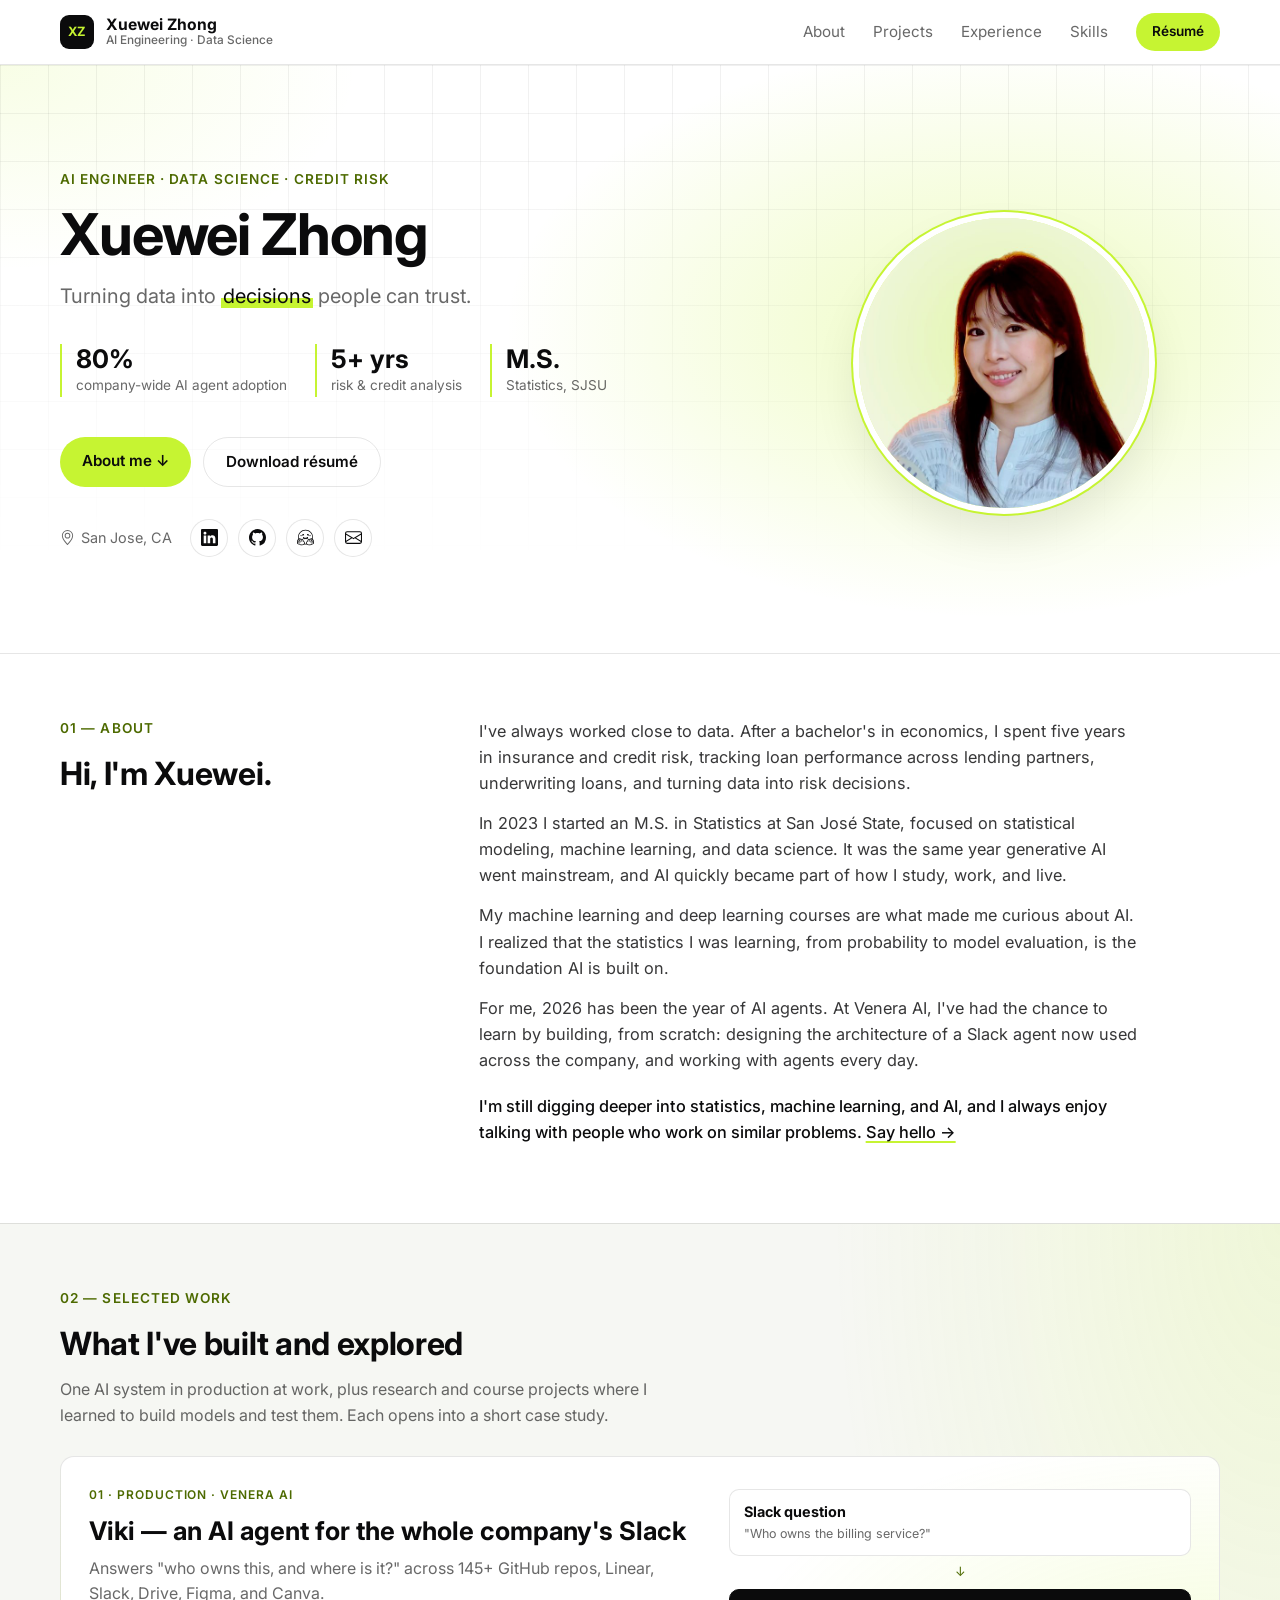
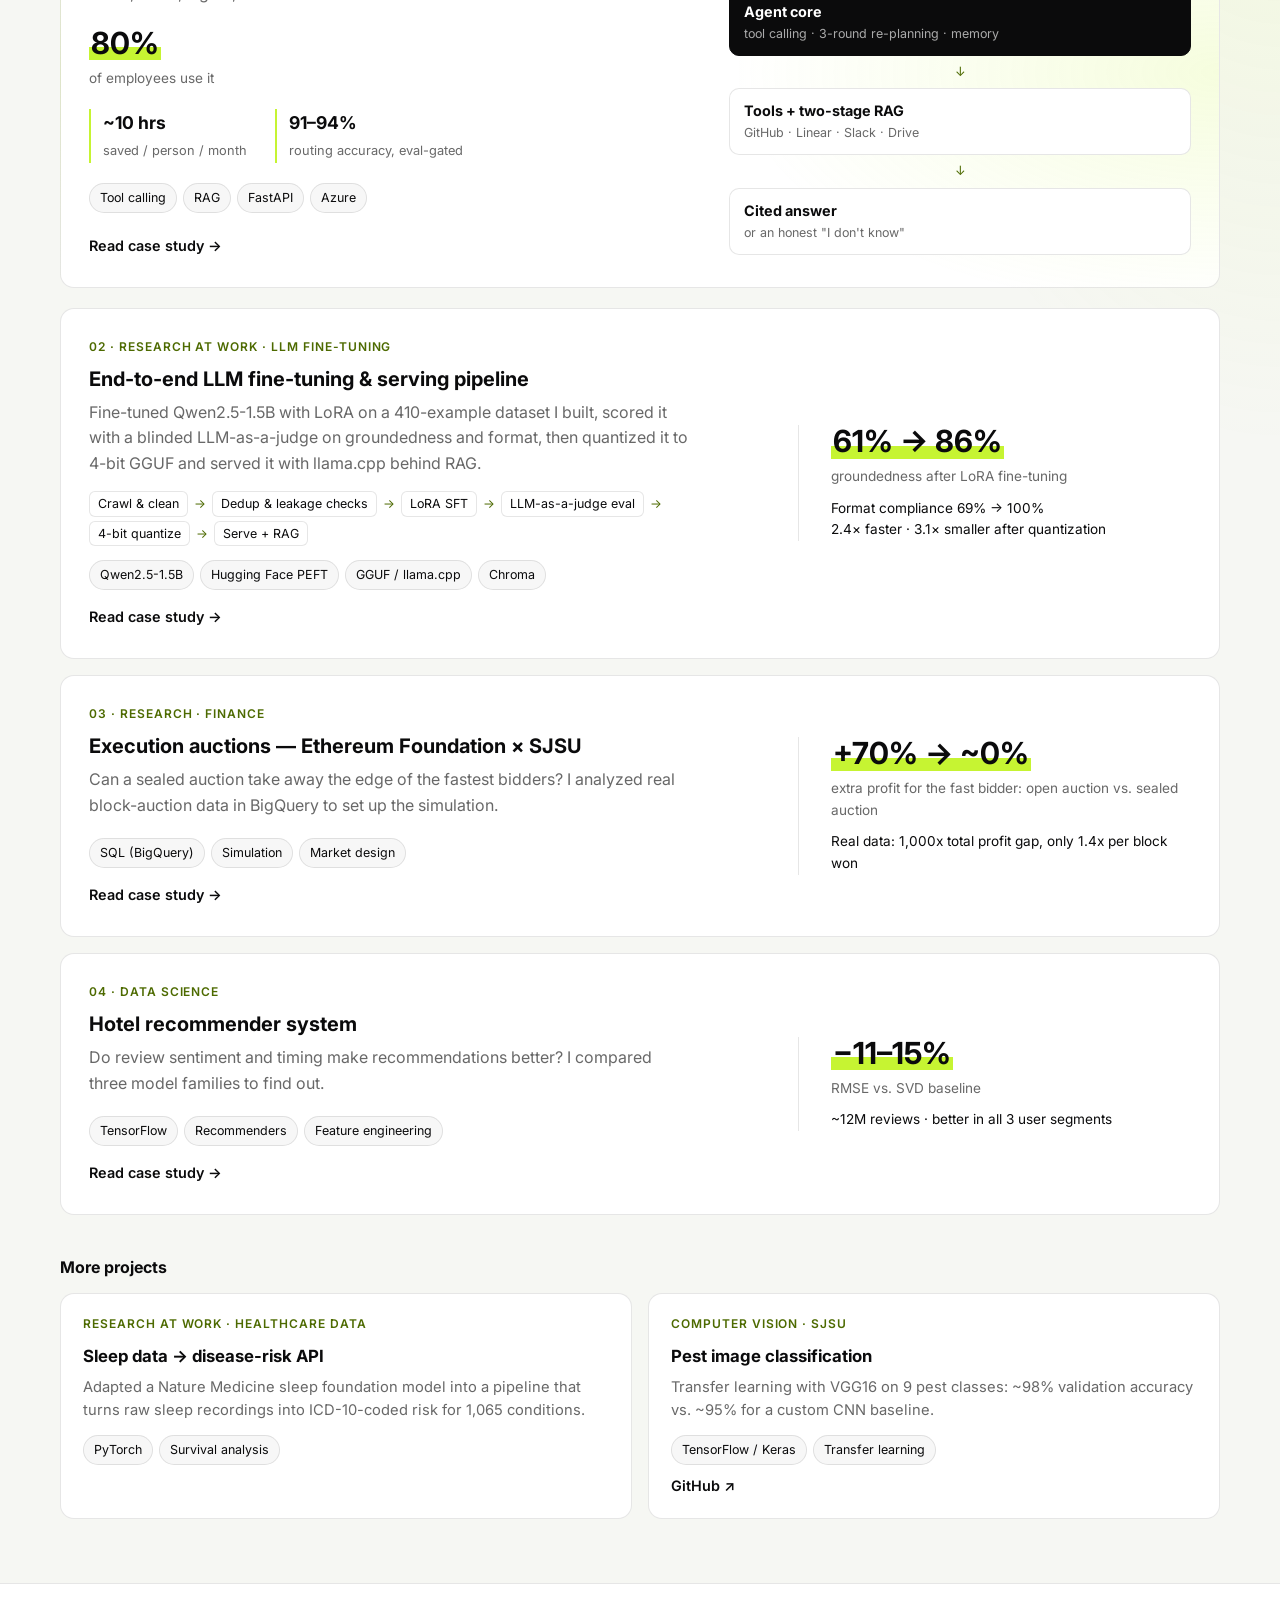
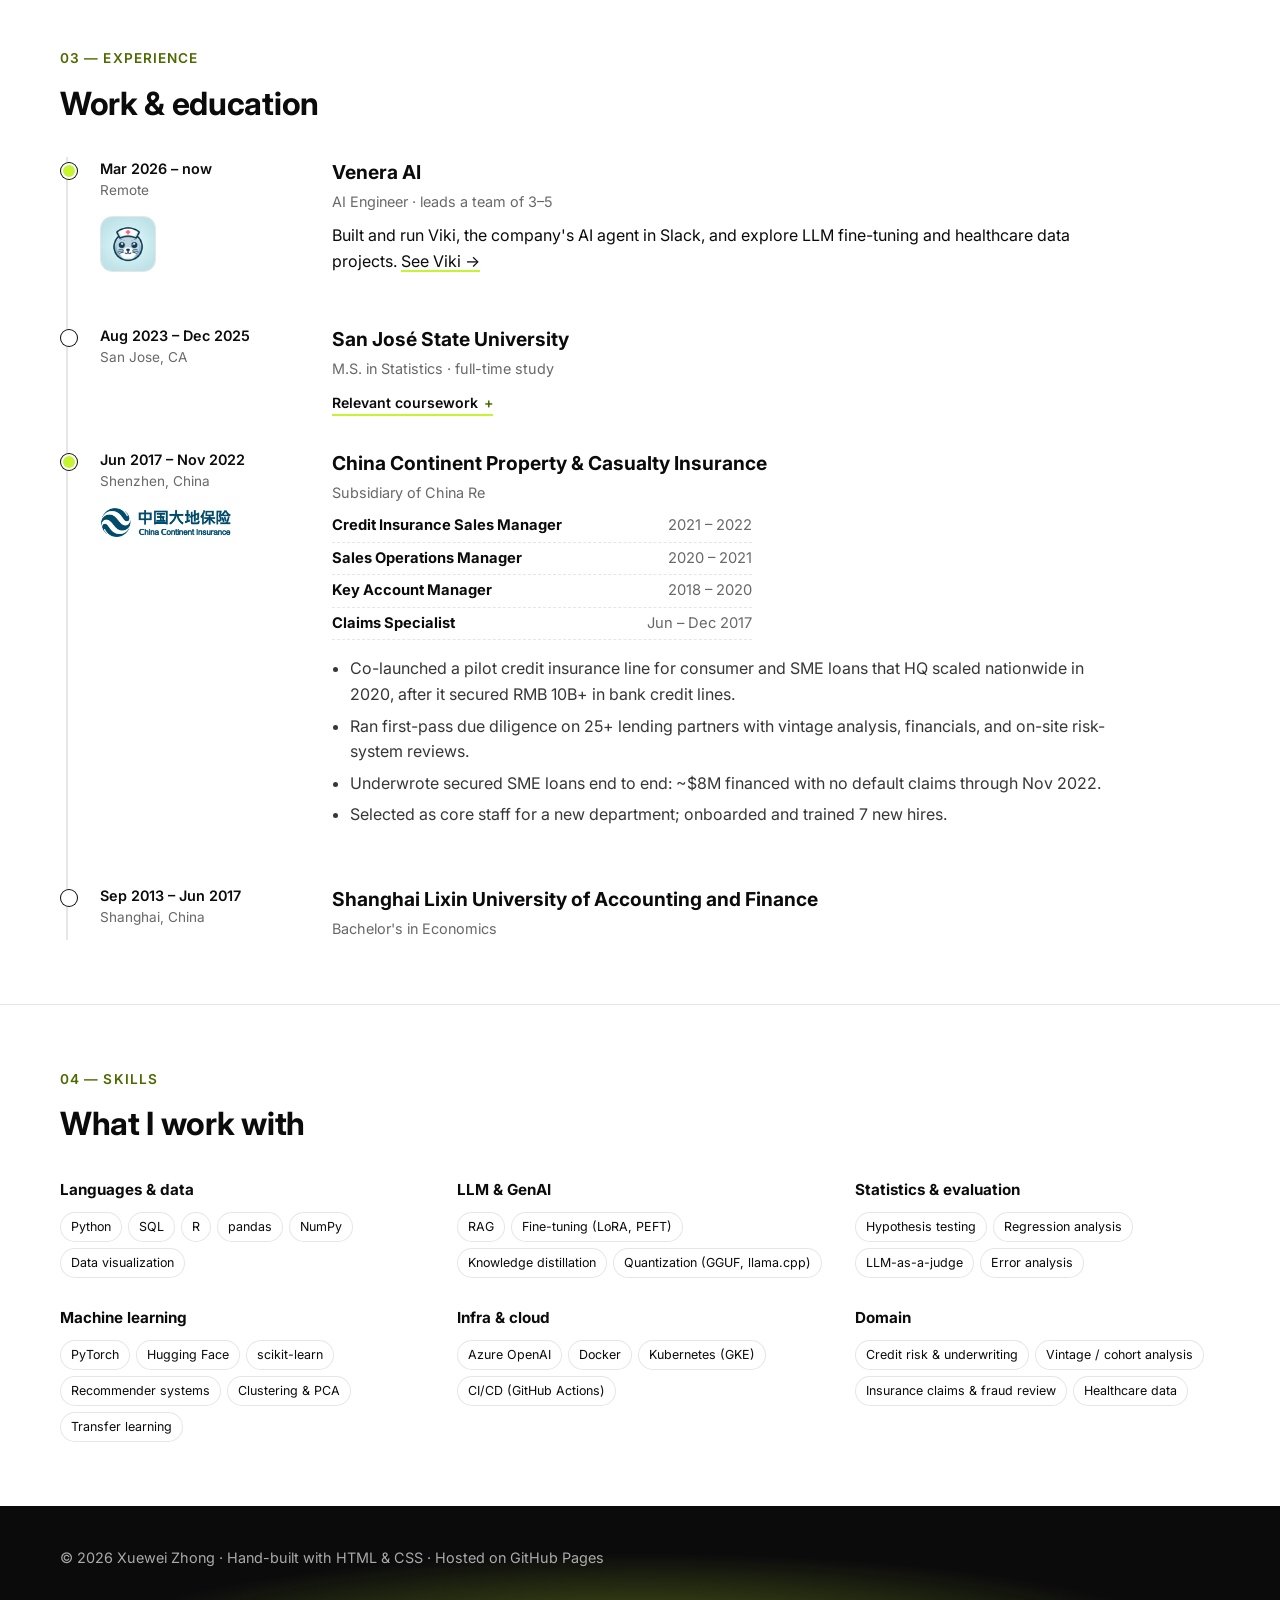
==== commit 5456c0ab: "Refine projects, timeline and coursework Drop the production/research dividers, rewrite the fine-tun" ====
--- a/index.html
+++ b/index.html
@@ -13,7 +13,7 @@
 
   <!-- All styling lives in style.css -->
   <link rel="icon" href="favicon.svg" type="image/svg+xml">
-  <link rel="stylesheet" href="style.css">
+  <link rel="stylesheet" href="style.css?v=20261120a">
 </head>
 <body>
 
@@ -104,7 +104,6 @@
         <p class="section-sub">One AI system in production at work, plus research and course projects where I learned to build models and test them. Each opens into a short case study.</p>
       </div>
 
-      <p class="group-label">In production</p>
       <!-- Featured card: Viki (the one production system) -->
       <a href="projects/viki.html" class="card card-featured">
         <div>
@@ -141,25 +140,25 @@
         </div>
       </a>
 
-      <p class="group-label">Research &amp; coursework</p>
       <!-- Projects 02-04: full-width rows (text left, key result right) -->
       <a href="projects/fine-tuning.html" class="card card-row">
         <div class="row-main">
-          <p class="card-kicker">02 · Research at work · LLMs</p>
-          <h3>Can a small open model replace a paid API?</h3>
-          <p class="card-hook">An exploratory project: I built a small fine-tuning and serving pipeline end to end to test the idea on a 1.5B model.</p>
+          <p class="card-kicker">02 · Research at work · LLM fine-tuning</p>
+          <h3>End-to-end LLM fine-tuning &amp; serving pipeline</h3>
+          <p class="card-hook">Fine-tuned Qwen2.5-1.5B with LoRA on a 410-example dataset I built, scored it with a blinded LLM-as-a-judge on groundedness and format, then quantized it to 4-bit GGUF and served it with llama.cpp behind RAG.</p>
+          <p class="mini-pipeline"><span>Crawl &amp; clean</span><i>→</i><span>Dedup &amp; leakage checks</span><i>→</i><span>LoRA SFT</span><i>→</i><span>LLM-as-a-judge eval</span><i>→</i><span>4-bit quantize</span><i>→</i><span>Serve + RAG</span></p>
           <div class="tags">
-            <span class="tag">LoRA</span>
-            <span class="tag">Hugging Face</span>
-            <span class="tag">LLM-as-a-judge</span>
-            <span class="tag">GKE</span>
+            <span class="tag">Qwen2.5-1.5B</span>
+            <span class="tag">Hugging Face PEFT</span>
+            <span class="tag">GGUF / llama.cpp</span>
+            <span class="tag">Chroma</span>
           </div>
           <span class="card-link">Read case study →</span>
         </div>
         <div class="row-metric">
           <span class="metric">61% → 86%</span>
           <span class="metric-label">groundedness after LoRA fine-tuning</span>
-          <span class="row-proof">2.4× faster · 3.1× smaller after 4-bit quantization</span>
+          <span class="row-proof">Format compliance 69% → 100%<br>2.4× faster · 3.1× smaller after quantization</span>
         </div>
       </a>
 
@@ -226,7 +225,7 @@
     <div class="container">
       <div class="section-head">
         <p class="section-label">03 — Experience</p>
-        <h2>Where I've worked</h2>
+        <h2>Work &amp; education</h2>
       </div>
 
       <div class="xp">
@@ -245,6 +244,19 @@
           <div class="xp-body">
             <h3>San José State University</h3>
             <p class="xp-role">M.S. in Statistics · full-time study</p>
+            <details class="courses">
+              <summary>Relevant coursework</summary>
+              <dl>
+                <dt>Statistical theory</dt>
+                <dd>Probability · Mathematical Statistics · Stochastic Processes</dd>
+                <dt>Statistical modeling</dt>
+                <dd>Regression Analysis · Experimental Design</dd>
+                <dt>Machine learning</dt>
+                <dd>Machine Learning · Deep Learning (DNN, CNN) · Cluster Analysis</dd>
+                <dt>Data mining &amp; visualization</dt>
+                <dd>Data Mining (recommender systems) · Data Visualization</dd>
+              </dl>
+            </details>
           </div>
         </div>
 
@@ -258,7 +270,7 @@
               <li><b>Credit Insurance Sales Manager</b><span>2021 – 2022</span></li>
               <li><b>Sales Operations Manager</b><span>2020 – 2021</span></li>
               <li><b>Key Account Manager</b><span>2018 – 2020</span></li>
-              <li><b>Claims Specialist</b><span>2017</span></li>
+              <li><b>Claims Specialist</b><span>Jun – Dec 2017</span></li>
             </ol>
             <ul class="xp-points">
               <li>Co-launched a pilot credit insurance line for consumer and SME loans that HQ scaled nationwide in 2020, after it secured RMB 10B+ in bank credit lines.</li>
@@ -270,6 +282,14 @@
             <div class="xp-placeholder">Partners &amp; more detail: to be added</div> -->
           </div>
         </div>
+
+        <div class="xp-item xp-edu">
+          <div class="xp-when">Sep 2013 – Jun 2017<span>Shanghai, China</span></div>
+          <div class="xp-body">
+            <h3>Shanghai Lixin University of Accounting and Finance</h3>
+            <p class="xp-role">Bachelor's in Economics</p>
+          </div>
+        </div>
       </div>
     </div>
   </section>
--- a/style.css
+++ b/style.css
@@ -742,3 +742,31 @@
 .xp-edu .xp-role { margin-bottom: 0; }
 .xp-logo-square { width: 56px; height: 56px; border-radius: 12px; border: 1px solid var(--border); max-height: none; }
 .xp-logo-wide { width: 150px; height: auto; max-height: none; }
+
+/* =========================================================
+   21. Fine-tuning mini pipeline + expandable coursework
+   ========================================================= */
+.mini-pipeline { display: flex; flex-wrap: wrap; align-items: center; gap: 4px 6px; font-size: 0.78rem; margin: -6px 0 14px; color: var(--text-muted); }
+.mini-pipeline span { border: 1px solid var(--border); border-radius: 6px; padding: 2px 8px; background: var(--white); color: var(--text); }
+.mini-pipeline i { font-style: normal; color: var(--lime-deep); }
+.xp-edu + .xp-item { padding-top: 0; }
+.xp-item.xp-edu:last-child::before { background: var(--white); }
+
+.courses { margin-top: 10px; }
+.courses summary {
+  cursor: pointer; list-style: none;
+  display: inline-flex; align-items: center; gap: 6px;
+  font-size: 0.88rem; font-weight: 600;
+  border-bottom: 2px solid var(--lime);
+}
+.courses summary::-webkit-details-marker { display: none; }
+.courses summary::after { content: "+"; font-weight: 600; color: var(--lime-deep); }
+.courses[open] summary::after { content: "–"; }
+.courses dl {
+  margin-top: 12px; padding: 16px 18px;
+  border: 1px solid var(--border); border-radius: 10px; background: var(--white);
+  display: grid; grid-template-columns: 200px 1fr; gap: 8px 20px; font-size: 0.9rem;
+}
+.courses dt { font-weight: 600; }
+.courses dd { color: rgba(11, 11, 12, 0.78); }
+@media (max-width: 760px) { .courses dl { grid-template-columns: 1fr; gap: 2px; } .courses dd { margin-bottom: 8px; } }
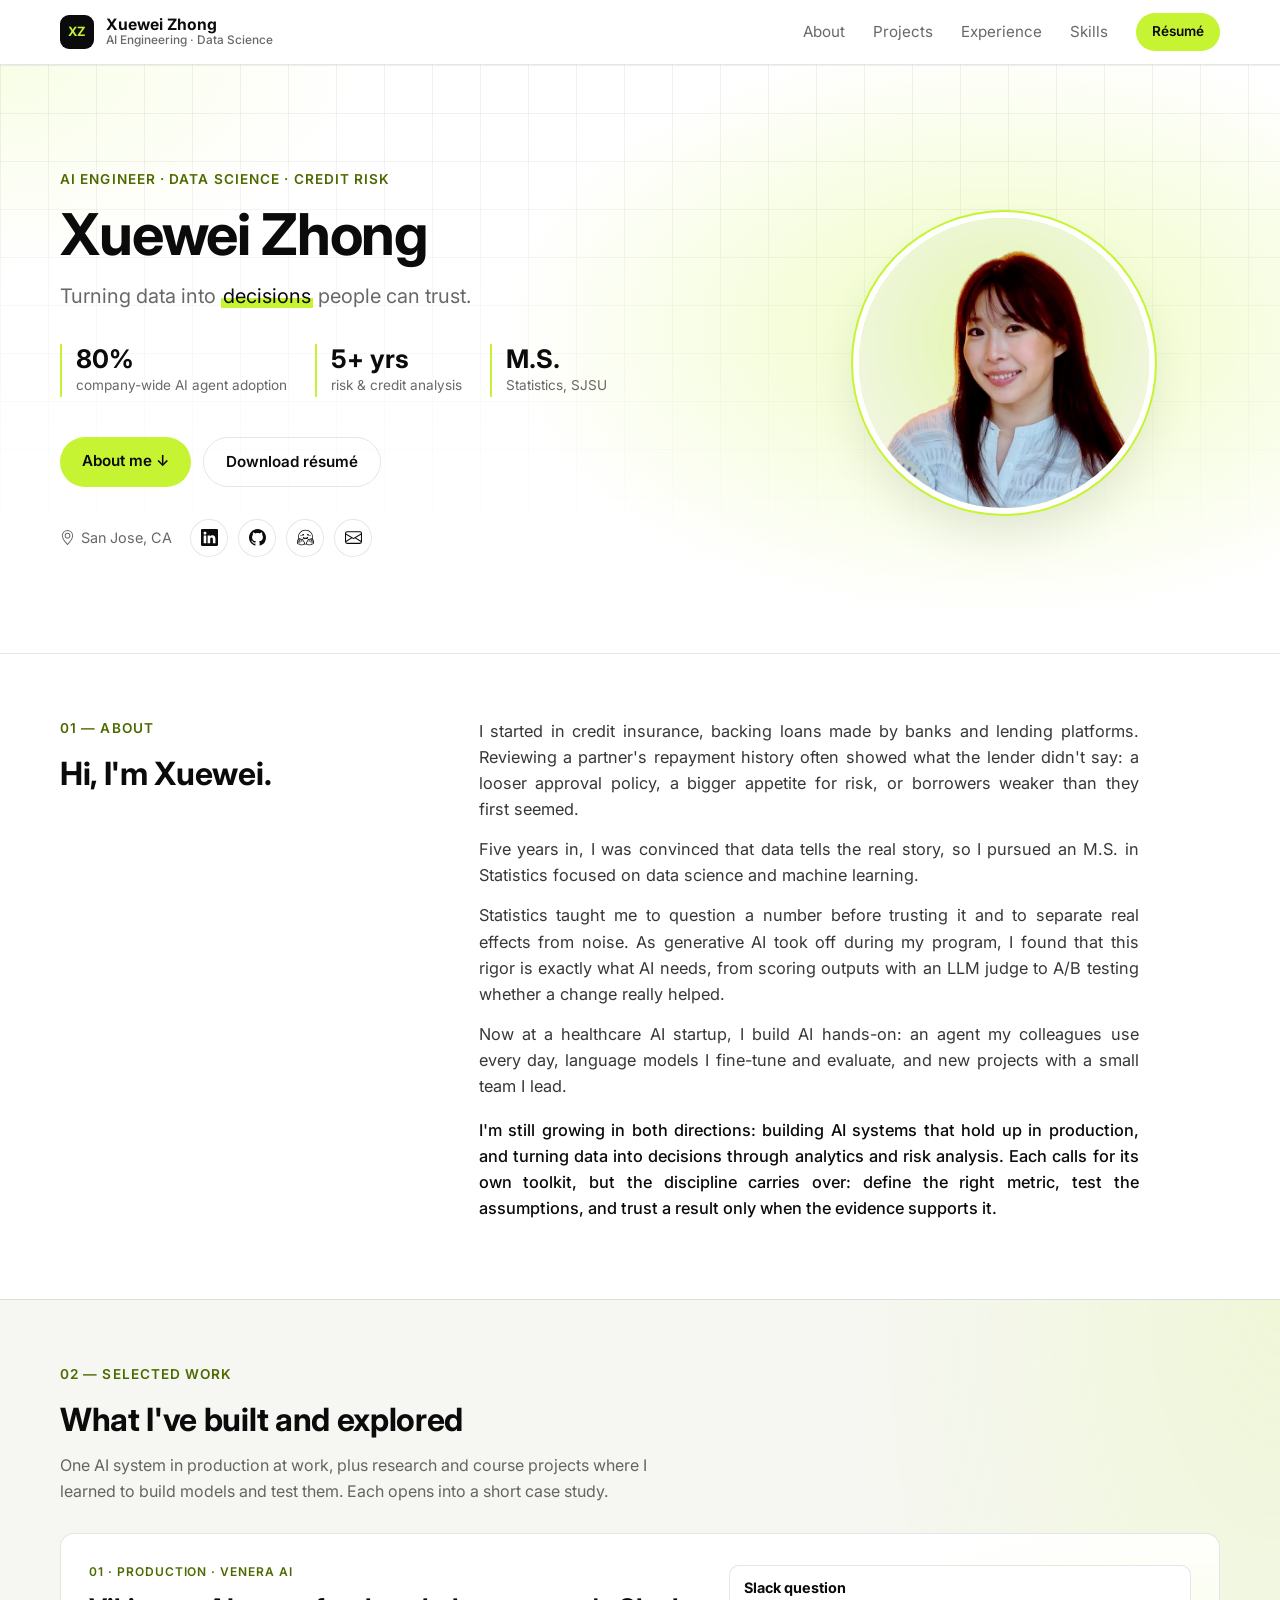
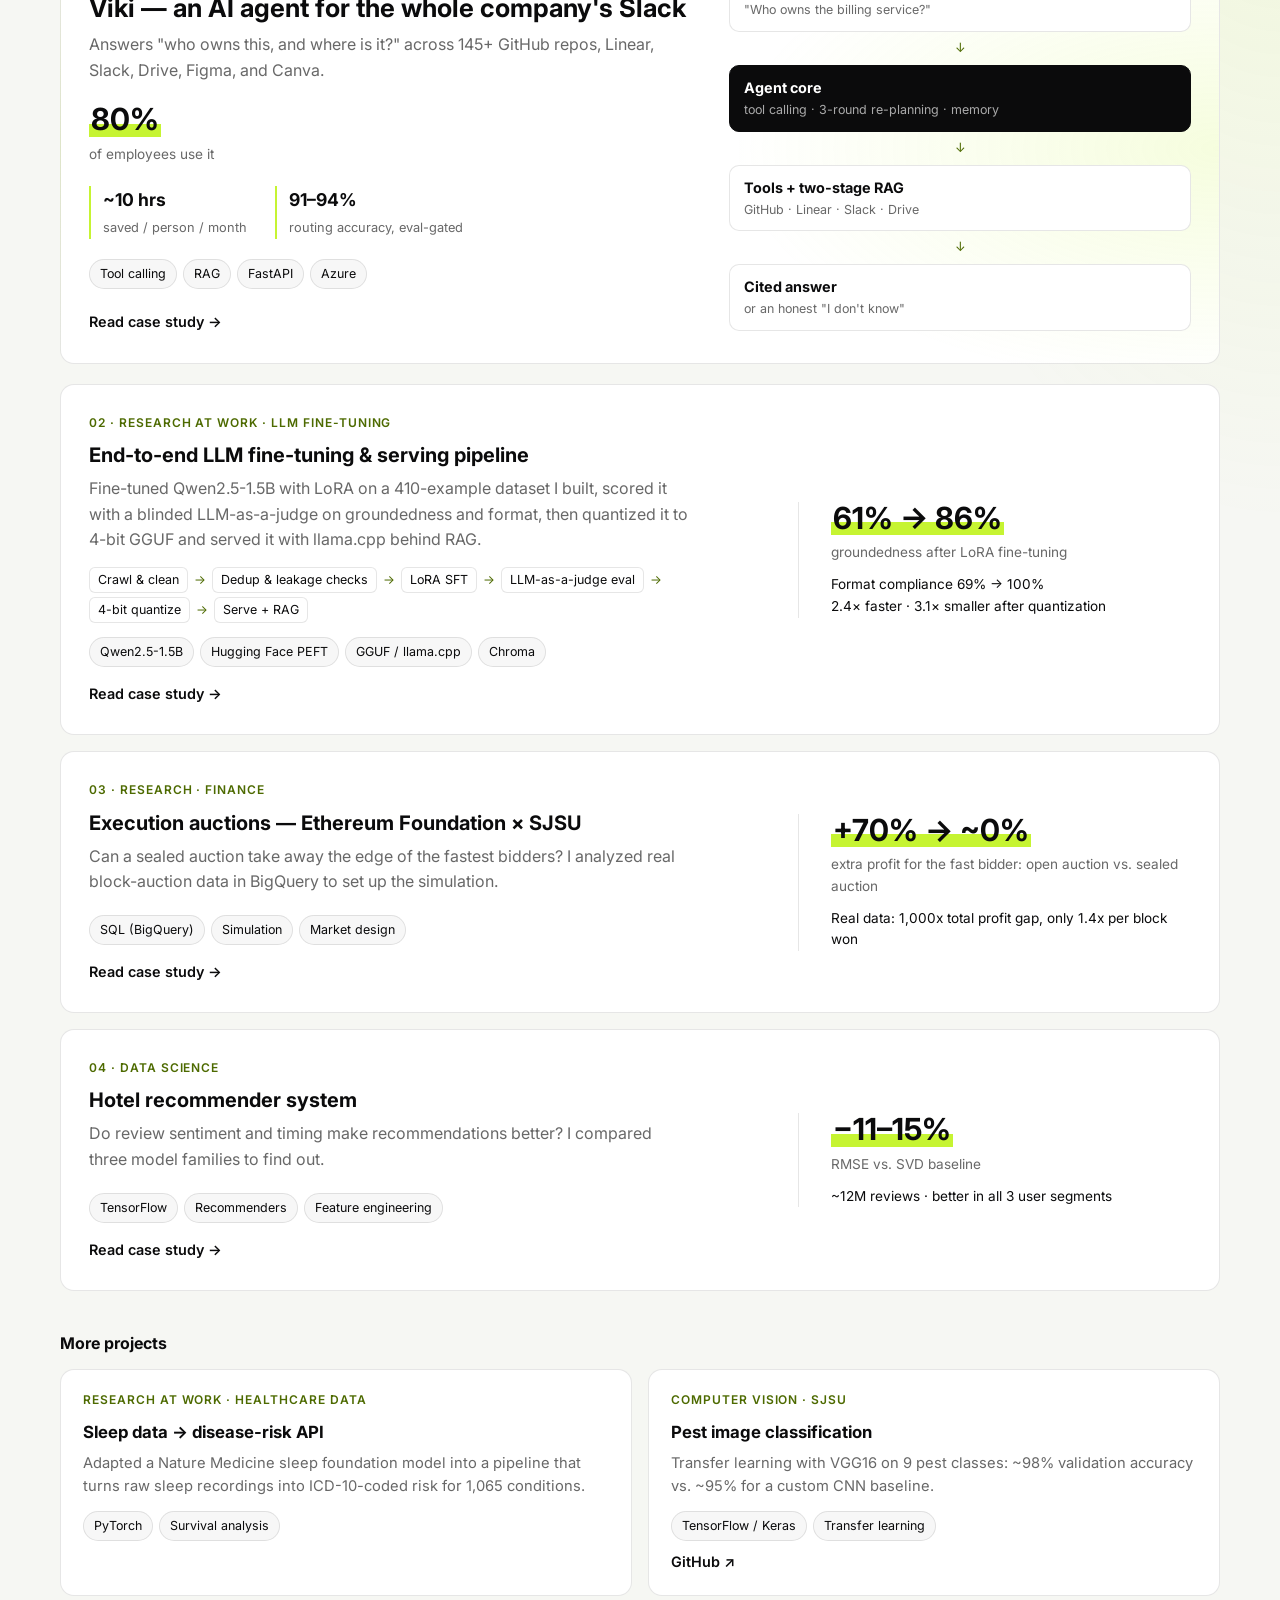
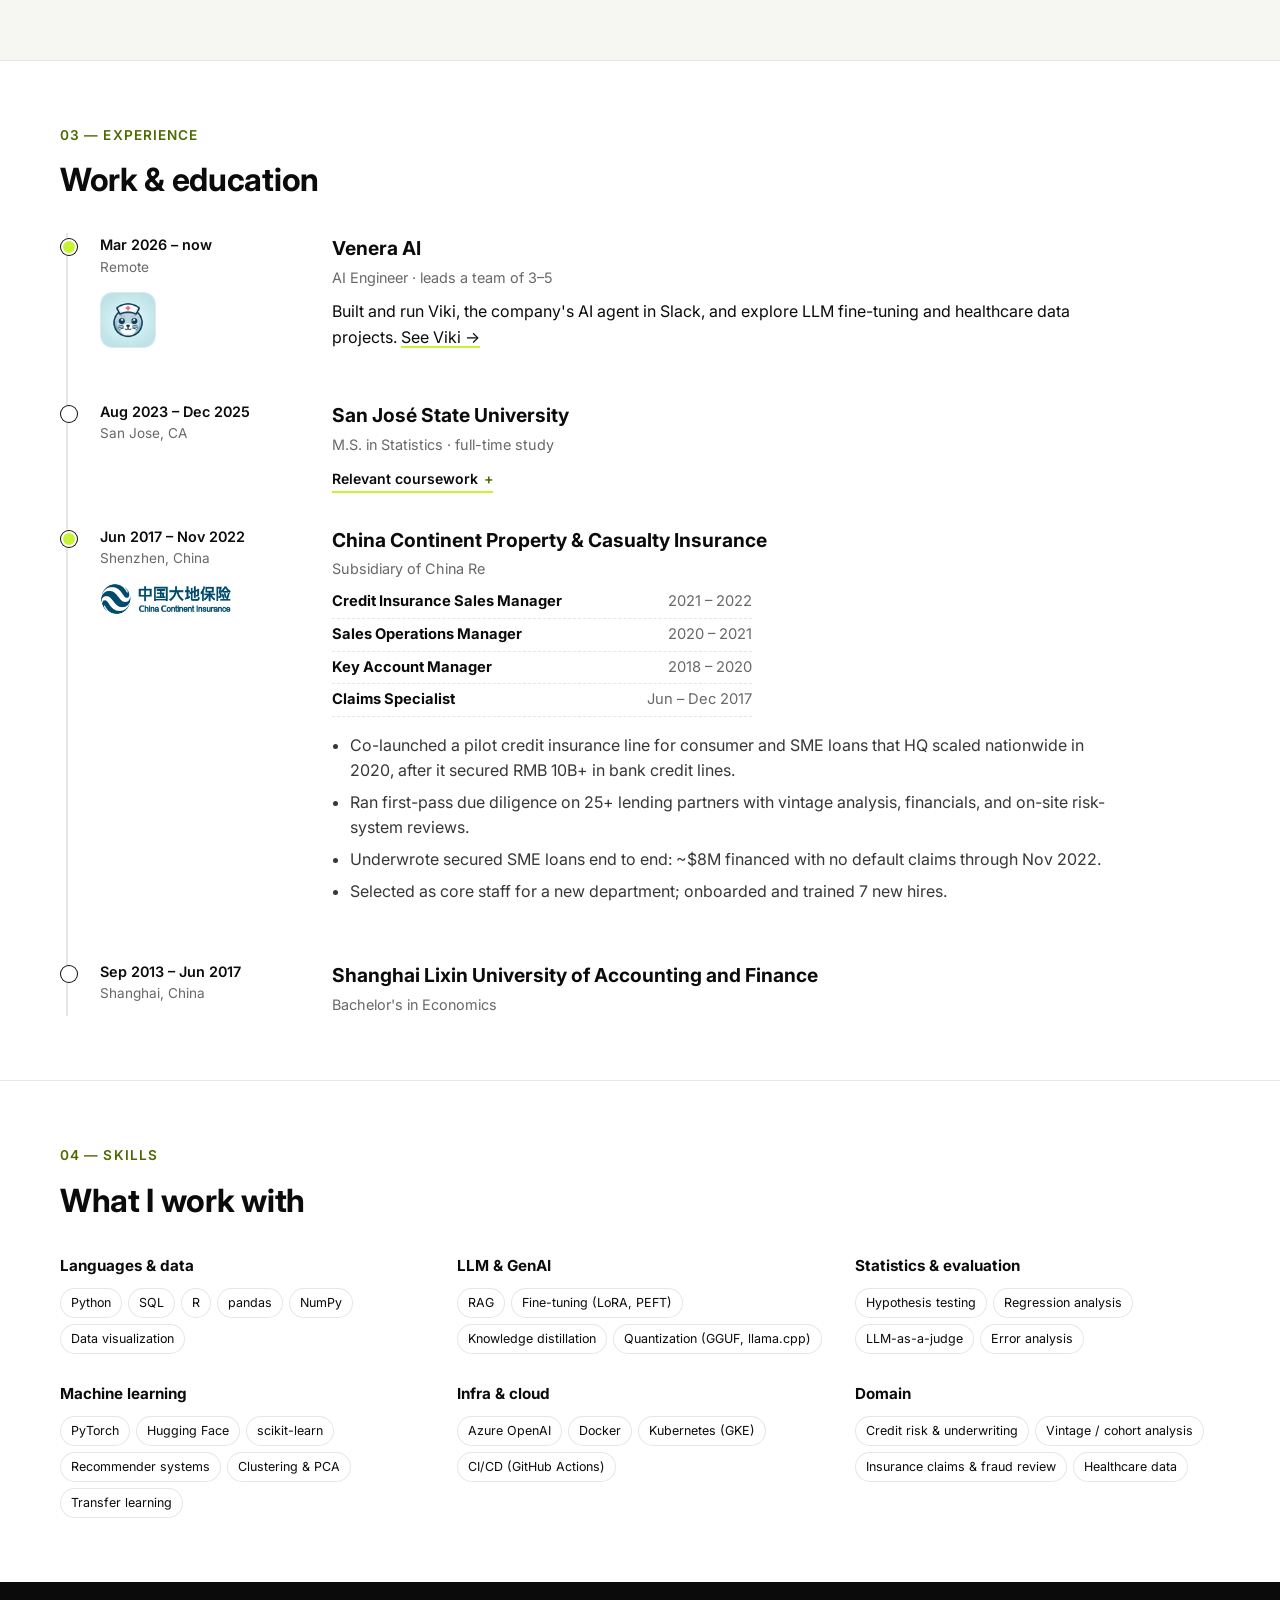
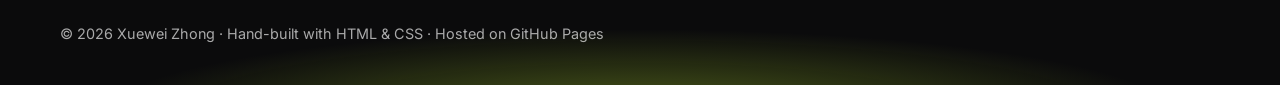
==== commit 07090e7c: "Rewrite About as a short story, justify it on desktop Co-Authored-By: Claude Opus 5.5 <noreply@anthr" ====
--- a/index.html
+++ b/index.html
@@ -13,7 +13,7 @@
 
   <!-- All styling lives in style.css -->
   <link rel="icon" href="favicon.svg" type="image/svg+xml">
-  <link rel="stylesheet" href="style.css?v=20261120a">
+  <link rel="stylesheet" href="style.css?v=20261120b">
 </head>
 <body>
 
@@ -77,20 +77,20 @@
         <h2>Hi, I'm Xuewei.</h2>
       </div>
       <div class="about-text">
-        <p>I've always worked close to data. After a bachelor's in economics, I spent five years in
-        insurance and credit risk, tracking loan performance across lending partners, underwriting loans,
-        and turning data into risk decisions.</p>
-        <p>In 2023 I started an M.S. in Statistics at San José State, focused on statistical modeling,
-        machine learning, and data science. It was the same year generative AI went mainstream, and AI
-        quickly became part of how I study, work, and live.</p>
-        <p>My machine learning and deep learning courses are what made me curious about AI. I realized that
-        the statistics I was learning, from probability to model evaluation, is the foundation AI is built on.</p>
-        <p>For me, 2026 has been the year of AI agents. At Venera&nbsp;AI, I've had the chance to learn by
-        building, from scratch: designing the architecture of a Slack agent now used across the company,
-        and working with agents every day.</p>
-        <p class="open-to">I'm still digging deeper into statistics, machine learning, and AI, and I always
-        enjoy talking with people who work on similar problems.
-        <a class="inline-link" href="mailto:xuewei.zhong02@gmail.com">Say hello →</a></p>
+        <p>I started in credit insurance, backing loans made by banks and lending platforms. Reviewing a
+        partner's repayment history often showed what the lender didn't say: a looser approval policy, a bigger
+        appetite for risk, or borrowers weaker than they first&nbsp;seemed.</p>
+        <p>Five years in, I was convinced that data tells the real story, so I pursued an M.S. in Statistics
+        focused on data science and machine learning.</p>
+        <p>Statistics taught me to question a number before trusting it and to separate real effects from noise.
+        As generative AI took off during my program, I found that this rigor is exactly what AI needs, from
+        scoring outputs with an LLM judge to A/B testing whether a change really helped.</p>
+        <p>Now at a healthcare AI startup, I build AI hands-on: an agent my colleagues use every day, language
+        models I fine-tune and evaluate, and new projects with a small team&nbsp;I&nbsp;lead.</p>
+        <p class="about-close">I'm still growing in both directions: building AI systems that hold up in production,
+        and turning data into decisions through analytics and risk analysis. Each calls for its own toolkit, but
+        the discipline carries over: define the right metric, test the assumptions, and trust a result only when
+        the evidence&nbsp;supports&nbsp;it.</p>
       </div>
     </div>
   </section>
@@ -278,8 +278,7 @@
               <li>Underwrote secured SME loans end to end: ~$8M financed with no default claims through Nov 2022.</li>
               <li>Selected as core staff for a new department; onboarded and trained 7 new hires.</li>
             </ul>
-            <!-- DRAFT PLACEHOLDER (hidden): partners & more detail go here.
-            <div class="xp-placeholder">Partners &amp; more detail: to be added</div> -->
+            <!-- DRAFT (hidden): partner logo wall goes here; draft kept outside the repo. -->
           </div>
         </div>
 
--- a/style.css
+++ b/style.css
@@ -770,3 +770,43 @@
 .courses dt { font-weight: 600; }
 .courses dd { color: rgba(11, 11, 12, 0.78); }
 @media (max-width: 760px) { .courses dl { grid-template-columns: 1fr; gap: 2px; } .courses dd { margin-bottom: 8px; } }
+
+/* =========================================================
+   22. Partner institutions (collapsible, grouped name tiles)
+   ========================================================= */
+.partners { margin-top: 4px; }
+.partner-box { margin-top: 12px; padding: 16px 18px; border: 1px solid var(--border); border-radius: 10px; background: var(--white); }
+.partner-note { font-size: 0.85rem; color: var(--text-muted); margin-bottom: 12px; }
+.partner-box h4 { font-size: 0.78rem; font-weight: 600; letter-spacing: 0.06em; text-transform: uppercase; color: var(--lime-deep); margin: 4px 0 8px; }
+.partner-list { list-style: none; display: grid; grid-template-columns: repeat(auto-fill, minmax(150px, 1fr)); gap: 8px; margin-bottom: 14px; }
+.partner-list:last-child { margin-bottom: 0; }
+.partner-list li {
+  border: 1px solid var(--border); border-radius: 8px; padding: 8px 10px;
+  display: flex; flex-direction: column; gap: 2px; background: var(--tint);
+}
+.partner-list b { font-size: 0.86rem; }
+.partner-list span { font-size: 0.78rem; color: var(--text-muted); }
+
+/* Partner logo wall: uniform tiles, logos keep their own colors */
+.logo-wall { display: grid; grid-template-columns: repeat(auto-fill, minmax(150px, 1fr)); gap: 10px; margin-bottom: 14px; }
+.logo-wall:last-child { margin-bottom: 0; }
+.logo-tile {
+  height: 72px; display: grid; place-items: center; padding: 10px 14px;
+  border: 1px solid var(--border); border-radius: 10px; background: var(--white);
+  transition: border-color 0.15s ease, transform 0.15s ease;
+}
+.logo-tile img { max-width: 100%; max-height: 52px; width: auto; height: auto; object-fit: contain; }
+a.logo-tile:hover { border-color: var(--lime); transform: translateY(-2px); }
+
+/* Smaller partner logos: a compact row instead of big tiles */
+.logo-wall { display: flex; flex-wrap: wrap; align-items: center; gap: 8px 10px; }
+.logo-tile { height: 40px; padding: 6px 10px; border-radius: 8px; }
+.logo-tile img { max-height: 26px; max-width: 104px; }
+
+/* About: closing line stands out a little */
+.about-text .about-close { color: var(--text); font-weight: 500; margin-top: 18px; }
+
+/* About: justified on wider screens; left-aligned on phones to avoid wide gaps */
+@media (min-width: 761px) {
+  .about-text p { text-align: justify; hyphens: none; }
+}
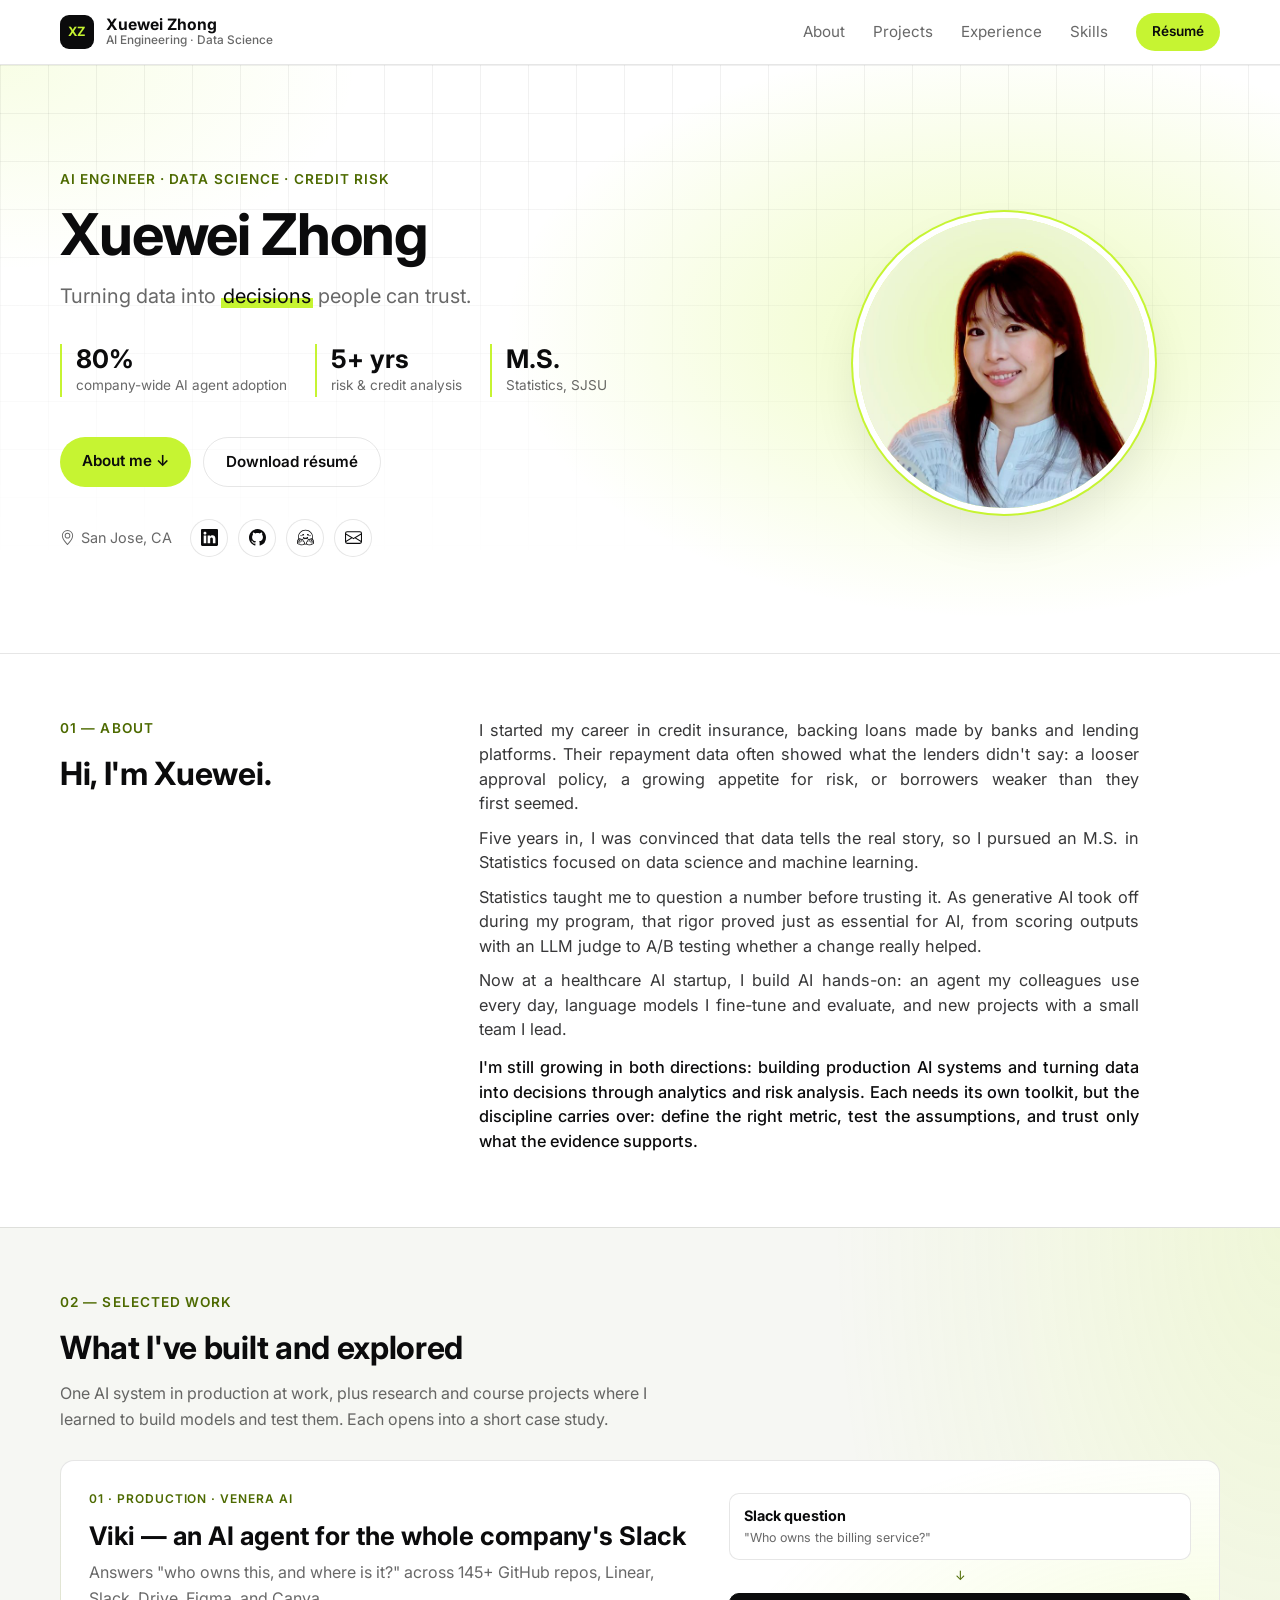
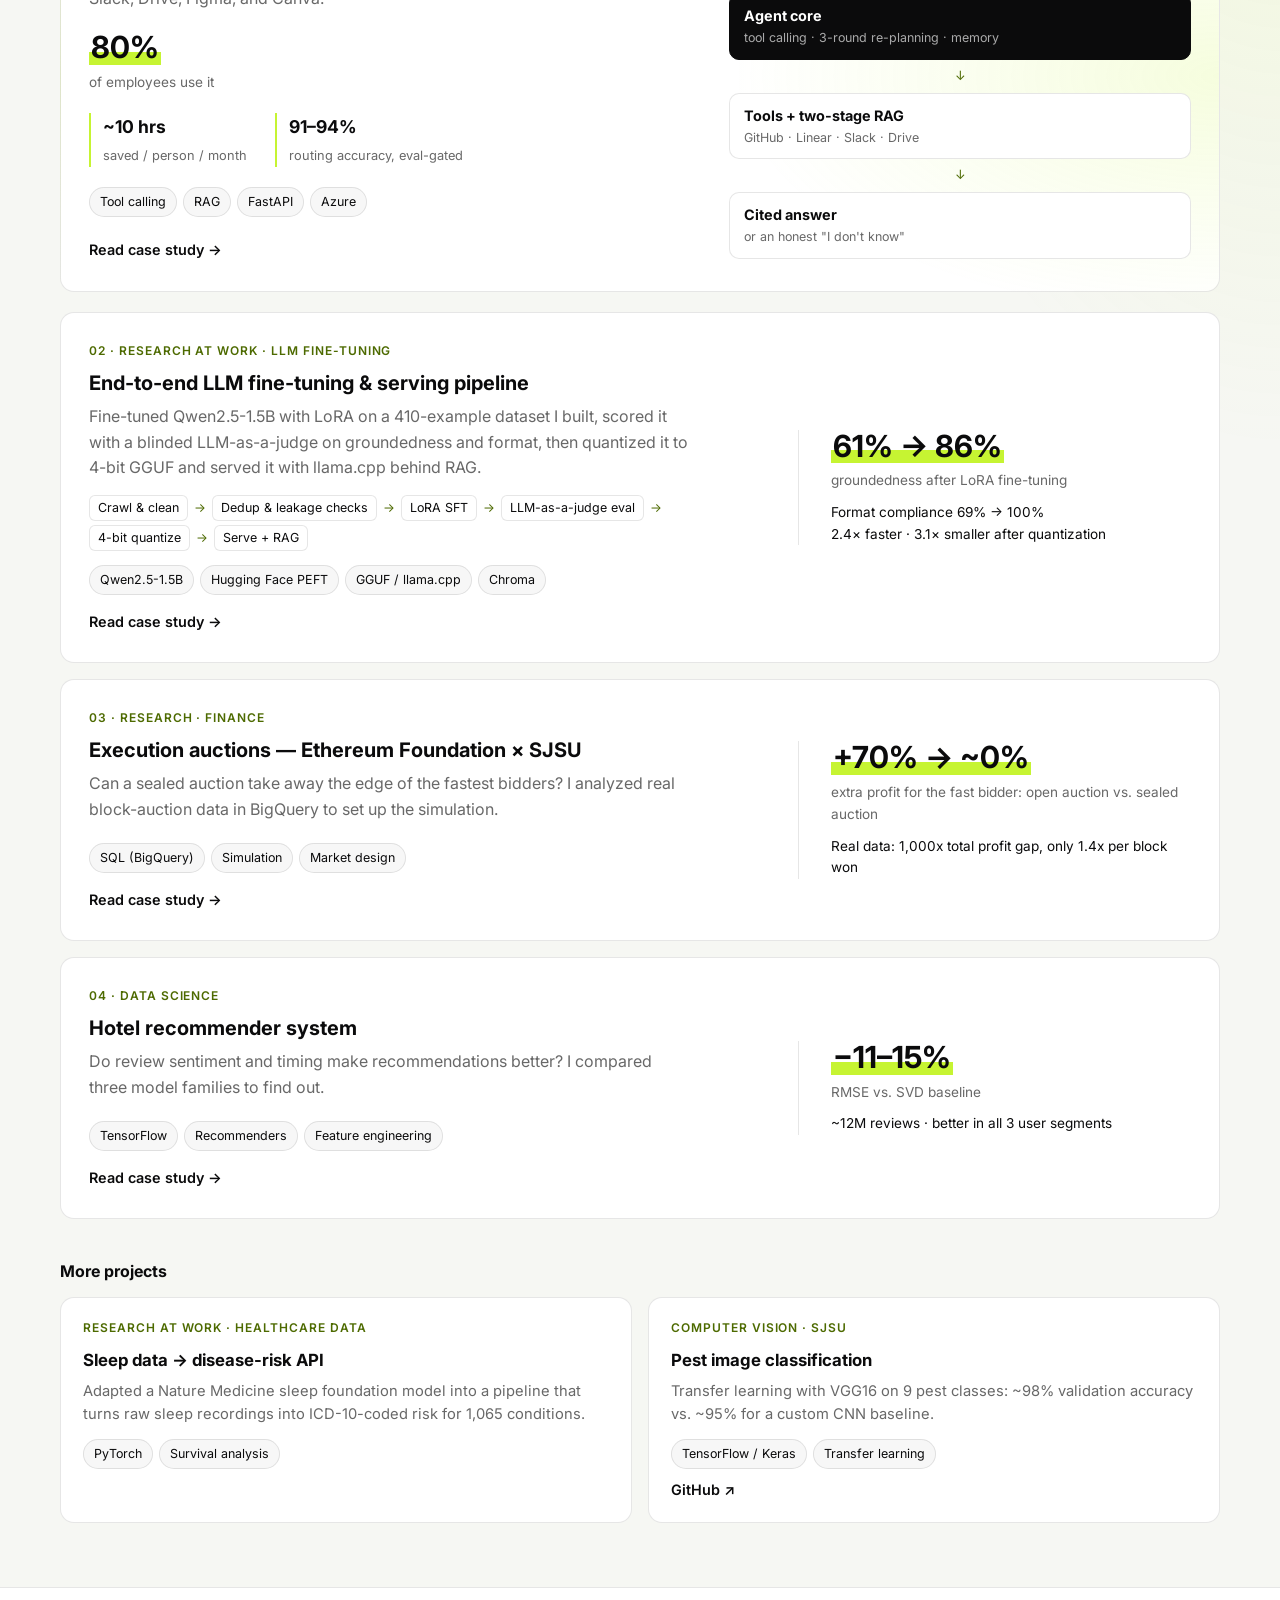
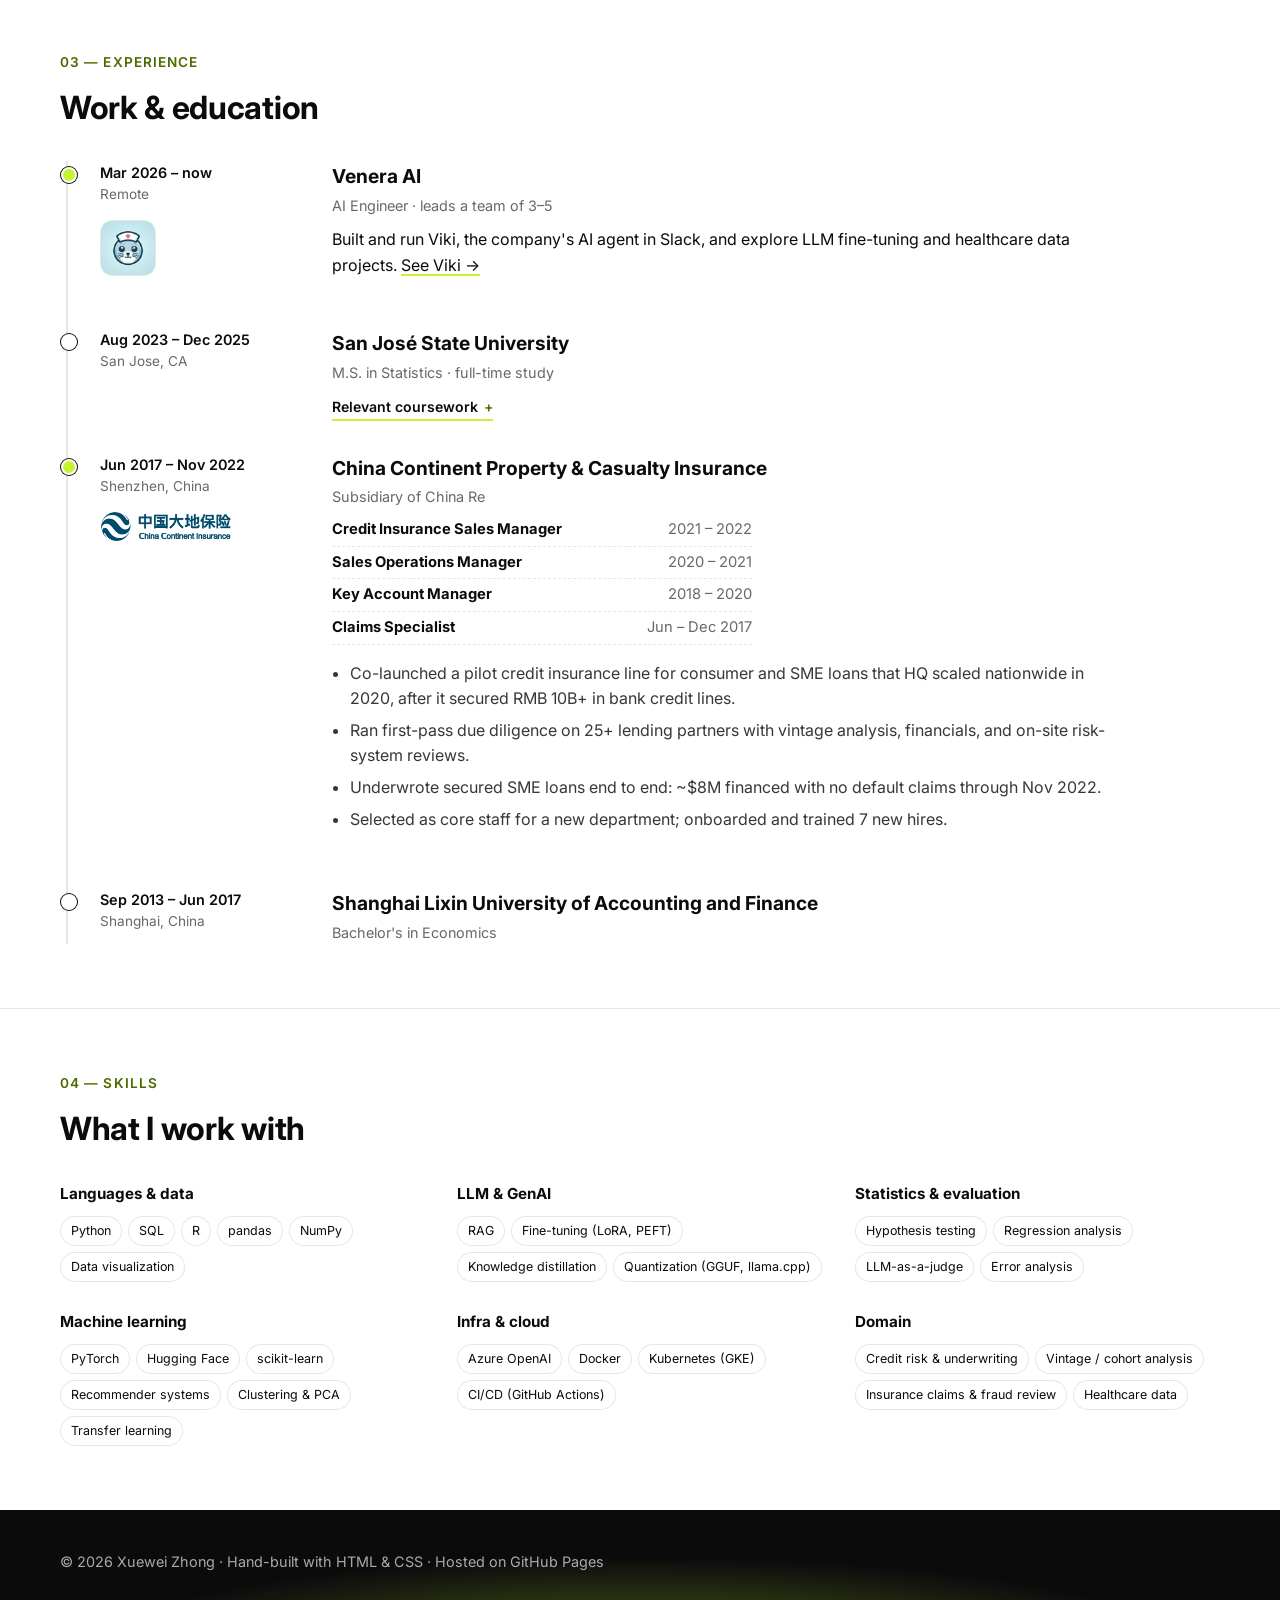
==== commit f682dcbd: "Tighten About text and line spacing Co-Authored-By: Claude Opus 5.5 <noreply@anthropic.com> Claude-S" ====
--- a/index.html
+++ b/index.html
@@ -13,7 +13,7 @@
 
   <!-- All styling lives in style.css -->
   <link rel="icon" href="favicon.svg" type="image/svg+xml">
-  <link rel="stylesheet" href="style.css?v=20261120b">
+  <link rel="stylesheet" href="style.css?v=20261125a">
 </head>
 <body>
 
@@ -77,20 +77,20 @@
         <h2>Hi, I'm Xuewei.</h2>
       </div>
       <div class="about-text">
-        <p>I started in credit insurance, backing loans made by banks and lending platforms. Reviewing a
-        partner's repayment history often showed what the lender didn't say: a looser approval policy, a bigger
-        appetite for risk, or borrowers weaker than they first&nbsp;seemed.</p>
+        <p>I started my career in credit insurance, backing loans made by banks and lending platforms. Their
+        repayment data often showed what the lenders didn't say: a looser approval policy, a growing appetite
+        for risk, or borrowers weaker than they first&nbsp;seemed.</p>
         <p>Five years in, I was convinced that data tells the real story, so I pursued an M.S. in Statistics
         focused on data science and machine learning.</p>
-        <p>Statistics taught me to question a number before trusting it and to separate real effects from noise.
-        As generative AI took off during my program, I found that this rigor is exactly what AI needs, from
-        scoring outputs with an LLM judge to A/B testing whether a change really helped.</p>
+        <p>Statistics taught me to question a number before trusting it. As generative AI took off during my
+        program, that rigor proved just as essential for AI, from scoring outputs with an LLM judge to A/B
+        testing whether a change really&nbsp;helped.</p>
         <p>Now at a healthcare AI startup, I build AI hands-on: an agent my colleagues use every day, language
         models I fine-tune and evaluate, and new projects with a small team&nbsp;I&nbsp;lead.</p>
-        <p class="about-close">I'm still growing in both directions: building AI systems that hold up in production,
-        and turning data into decisions through analytics and risk analysis. Each calls for its own toolkit, but
-        the discipline carries over: define the right metric, test the assumptions, and trust a result only when
-        the evidence&nbsp;supports&nbsp;it.</p>
+        <p class="about-close">I'm still growing in both directions: building production AI systems and turning
+        data into decisions through analytics and risk analysis. Each needs its own toolkit, but the discipline
+        carries over: define the right metric, test the assumptions, and trust only what the
+        evidence&nbsp;supports.</p>
       </div>
     </div>
   </section>
--- a/style.css
+++ b/style.css
@@ -810,3 +810,7 @@
 @media (min-width: 761px) {
   .about-text p { text-align: justify; hyphens: none; }
 }
+
+/* About: tighter line and paragraph spacing */
+.about-text p { line-height: 1.5; margin-bottom: 10px; }
+.about-text .about-close { margin-top: 14px; }
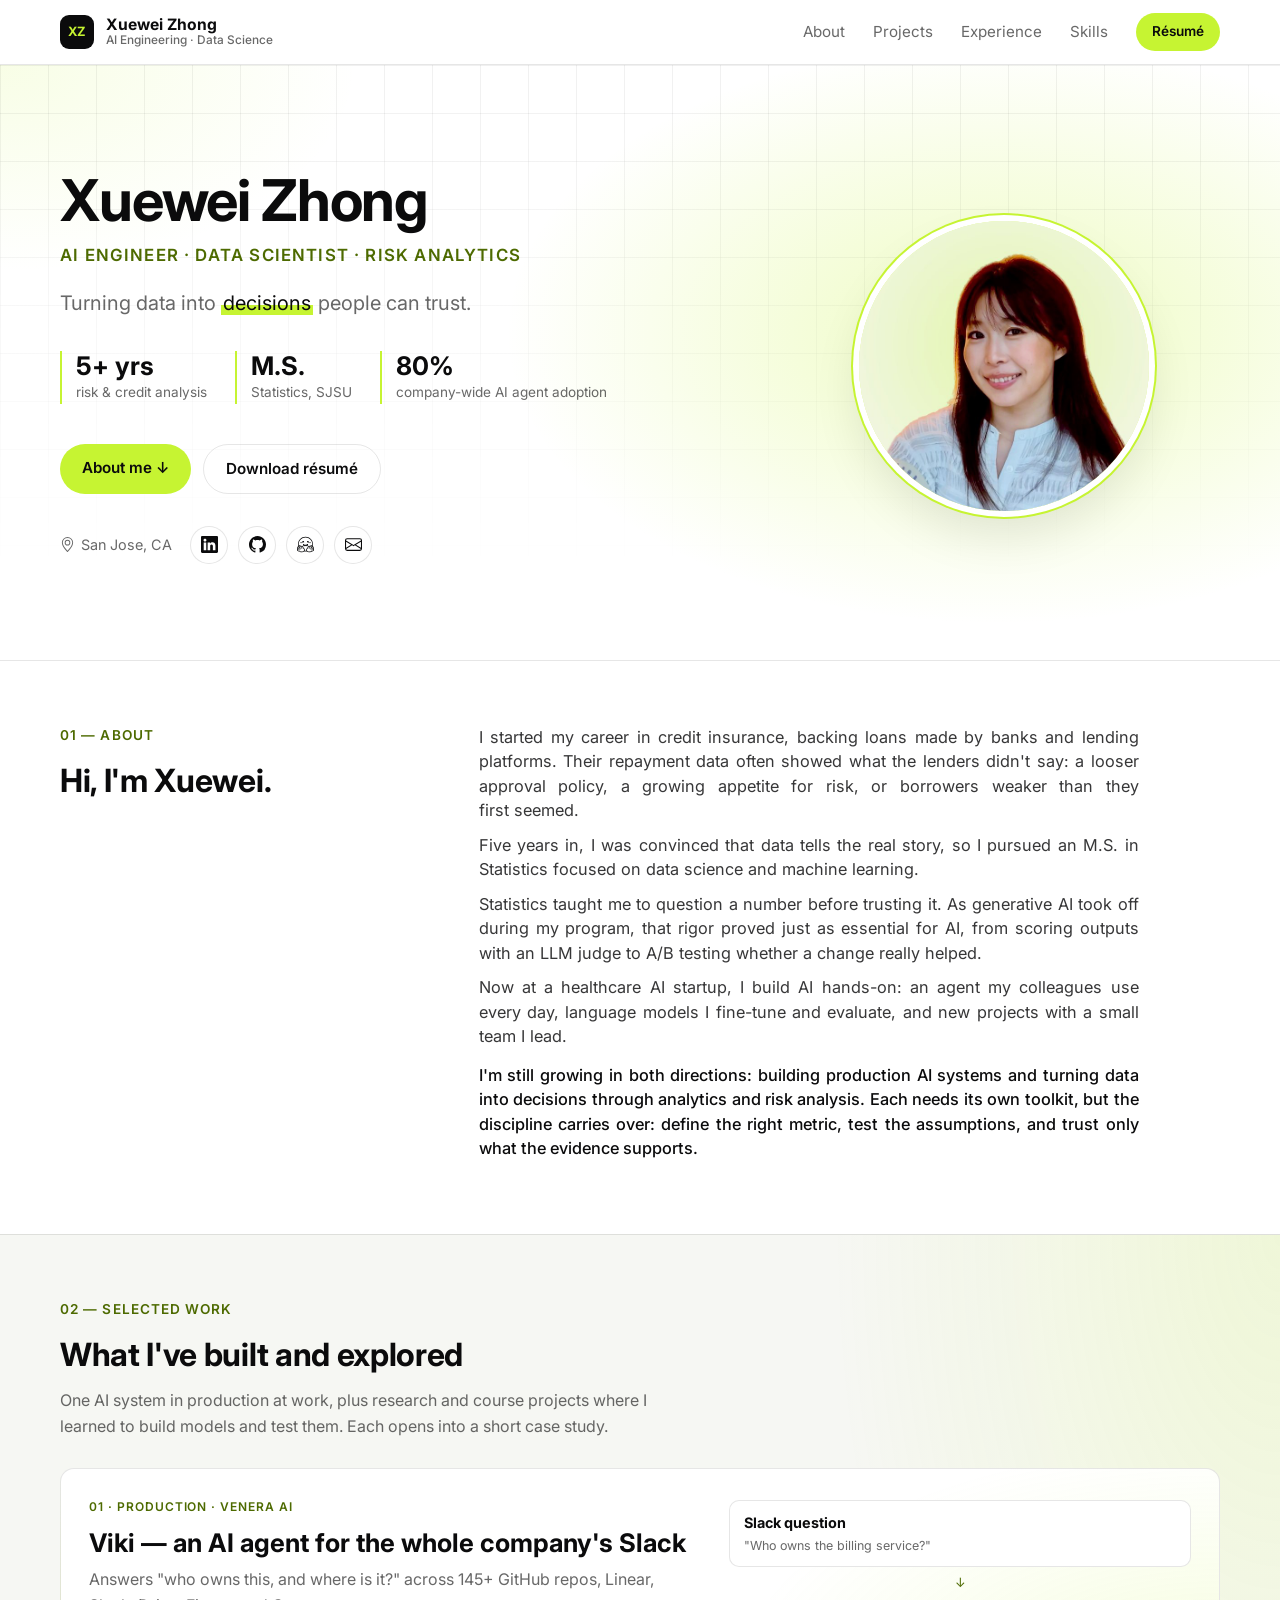
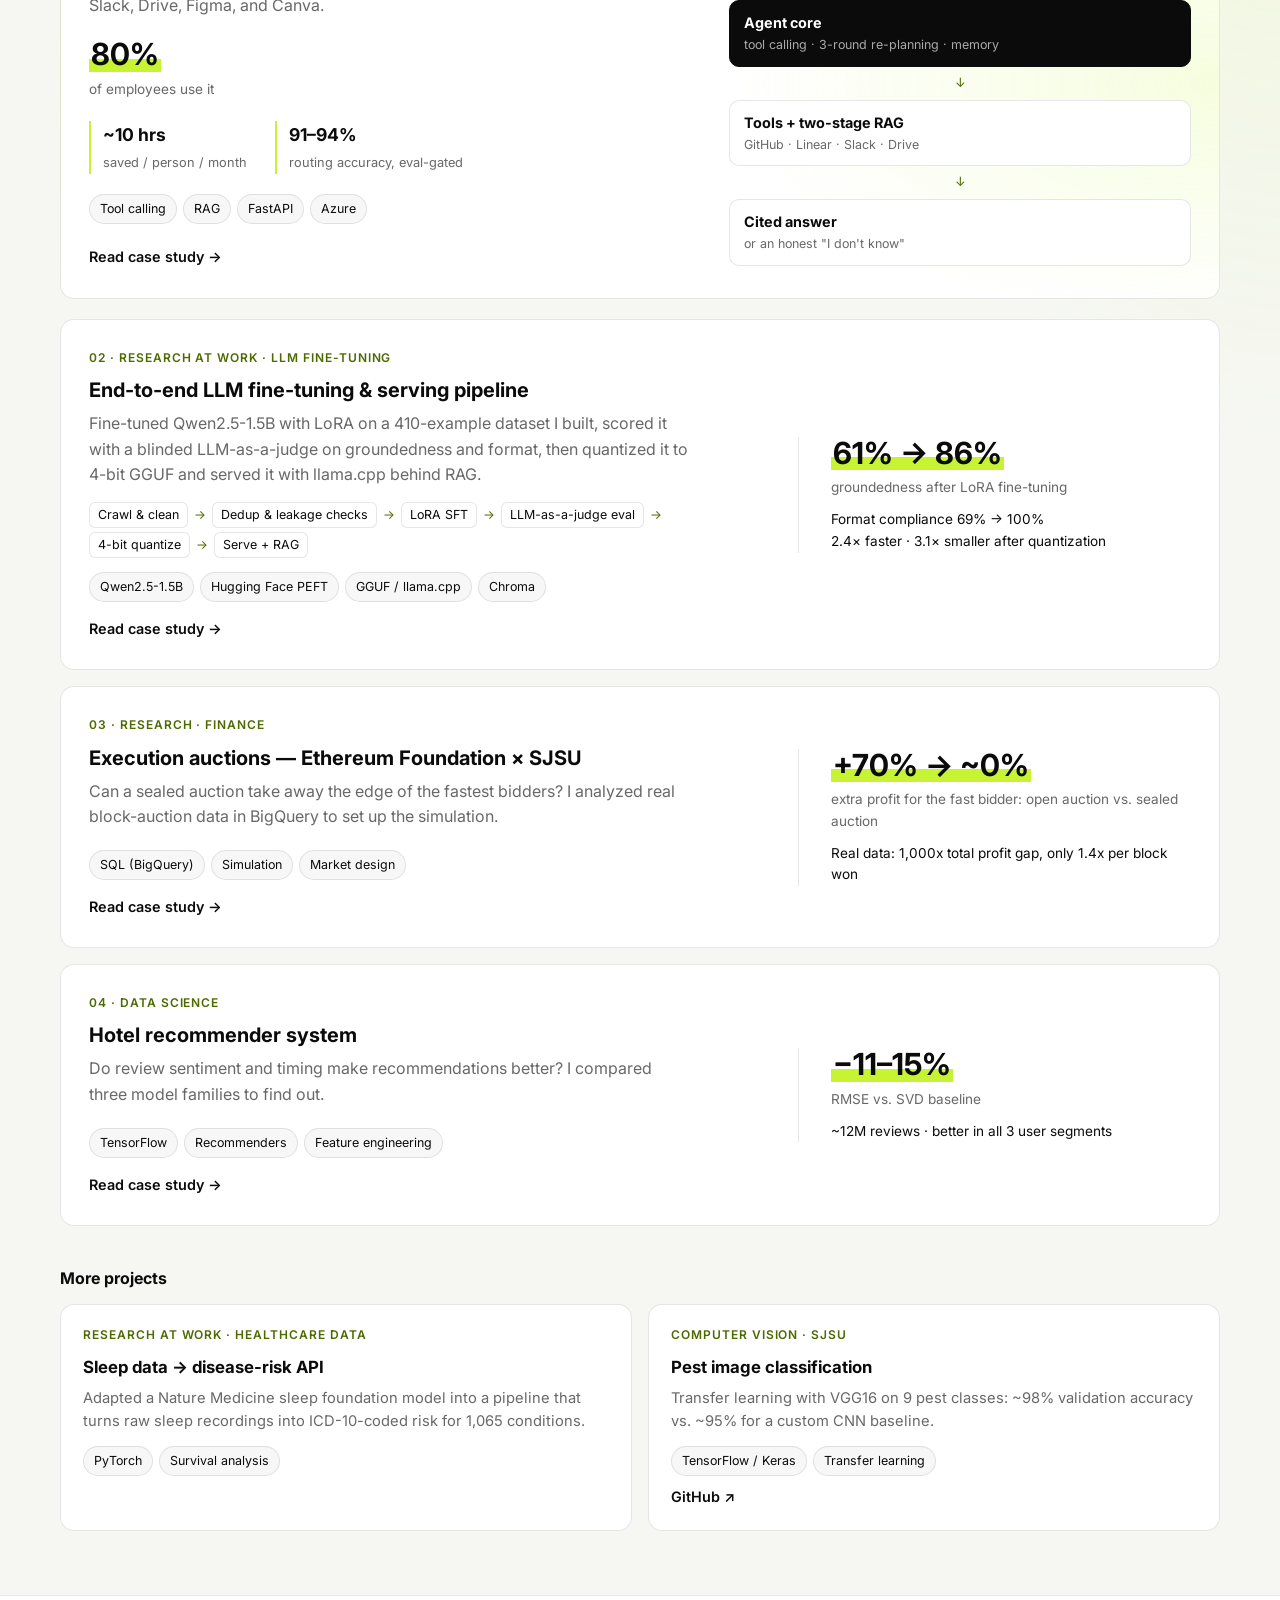
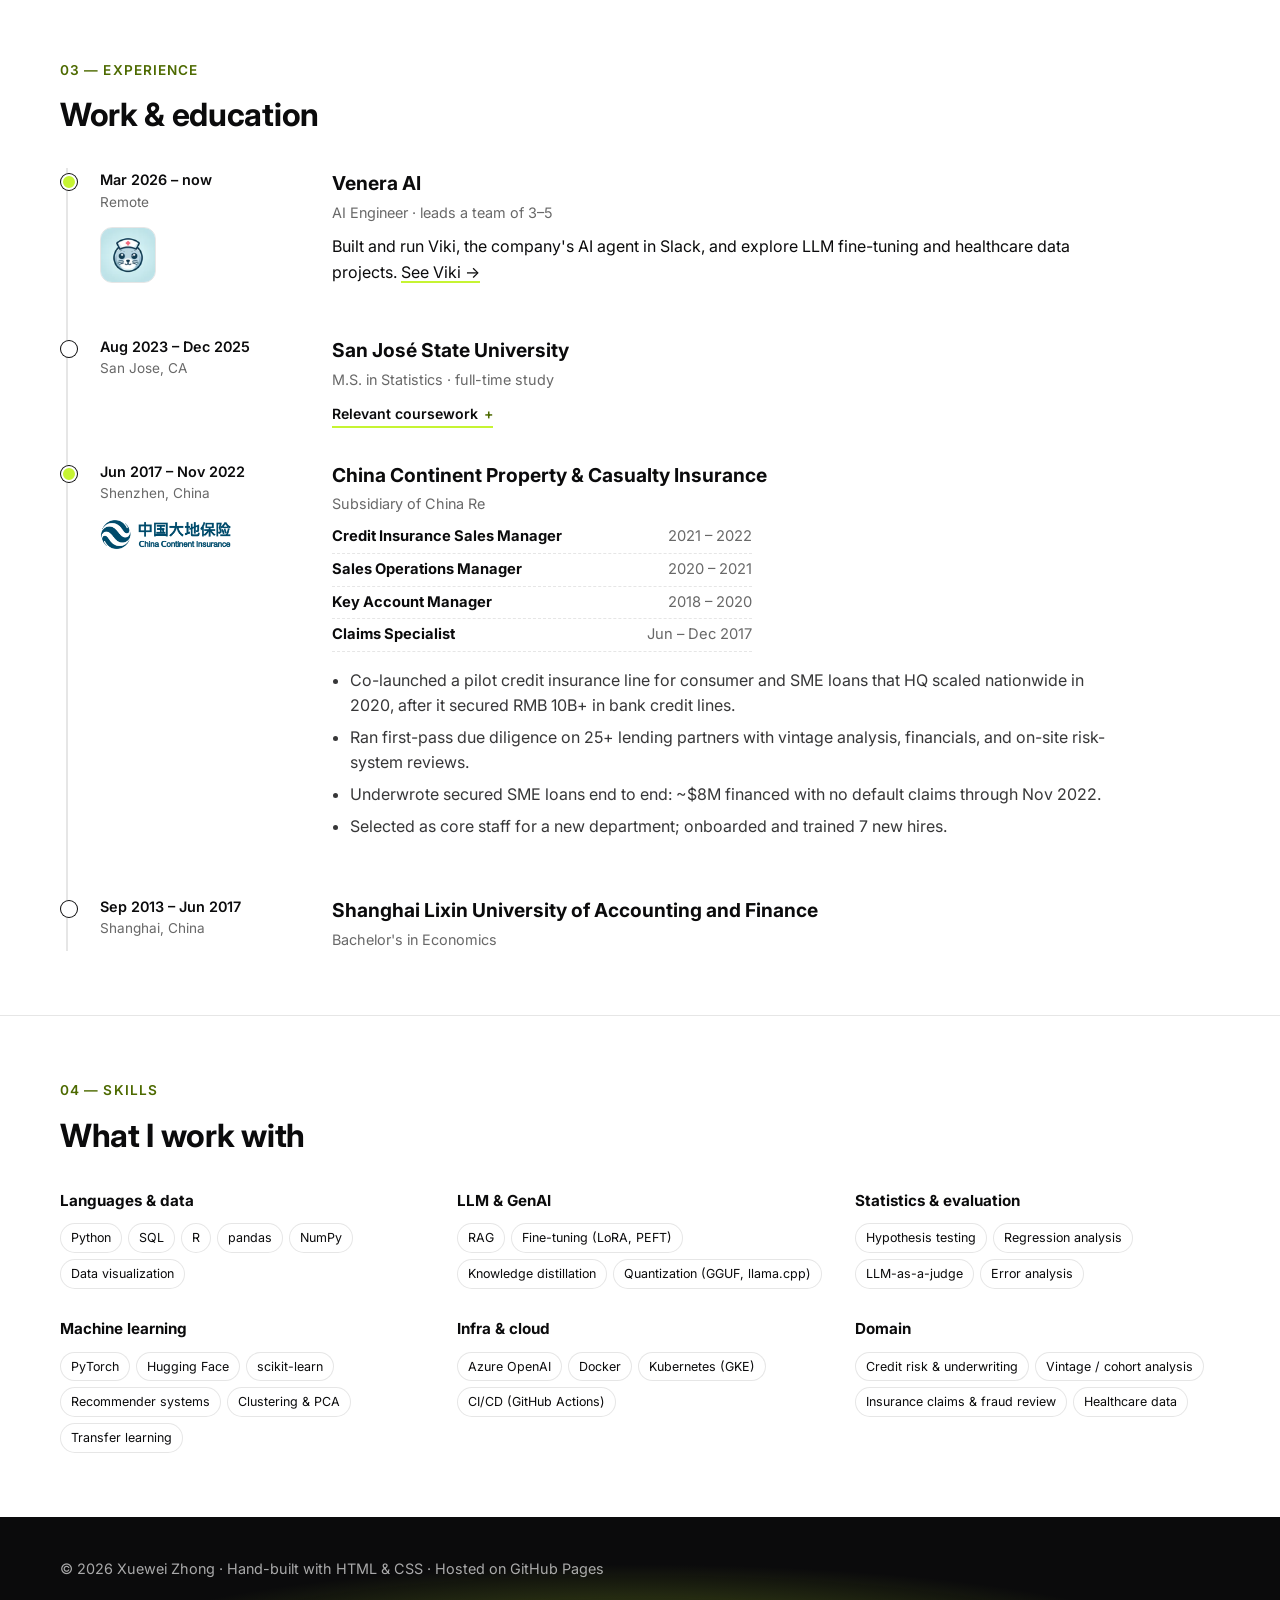
==== commit d5e29889: "Move titles under the name and order stats by career timeline Co-Authored-By: Claude Opus 5.5 <norep" ====
--- a/index.html
+++ b/index.html
@@ -13,7 +13,7 @@
 
   <!-- All styling lives in style.css -->
   <link rel="icon" href="favicon.svg" type="image/svg+xml">
-  <link rel="stylesheet" href="style.css?v=20261125a">
+  <link rel="stylesheet" href="style.css?v=20261125b">
 </head>
 <body>
 
@@ -37,14 +37,14 @@
 
       <!-- Left column: name, role, one line, skills, actions -->
       <div class="hero-text">
-        <p class="eyebrow">AI Engineer · Data Science · Credit Risk</p>
         <h1>Xuewei Zhong</h1>
+        <p class="eyebrow hero-titles"><span>AI Engineer</span> · <span>Data Scientist</span> · <span>Risk Analytics</span></p>
         <p class="tagline">Turning data into <span class="hl">decisions</span> people can trust.</p>
 
         <ul class="stats">
-          <li><strong>80%</strong><span>company-wide AI agent adoption</span></li>
           <li><strong>5+ yrs</strong><span>risk &amp; credit analysis</span></li>
           <li><strong>M.S.</strong><span>Statistics, SJSU</span></li>
+          <li><strong>80%</strong><span>company-wide AI agent adoption</span></li>
         </ul>
 
         <div class="hero-actions">
--- a/style.css
+++ b/style.css
@@ -814,3 +814,9 @@
 /* About: tighter line and paragraph spacing */
 .about-text p { line-height: 1.5; margin-bottom: 10px; }
 .about-text .about-close { margin-top: 14px; }
+
+/* Titles under the name: same color and letterforms as the eyebrow, larger */
+.hero h1 { margin-bottom: 10px; }
+.hero-titles { font-size: 1.05rem; letter-spacing: 0.07em; margin-bottom: 18px; }
+@media (max-width: 760px) { .hero-titles { font-size: 0.92rem; } }
+.hero-titles span { white-space: nowrap; }
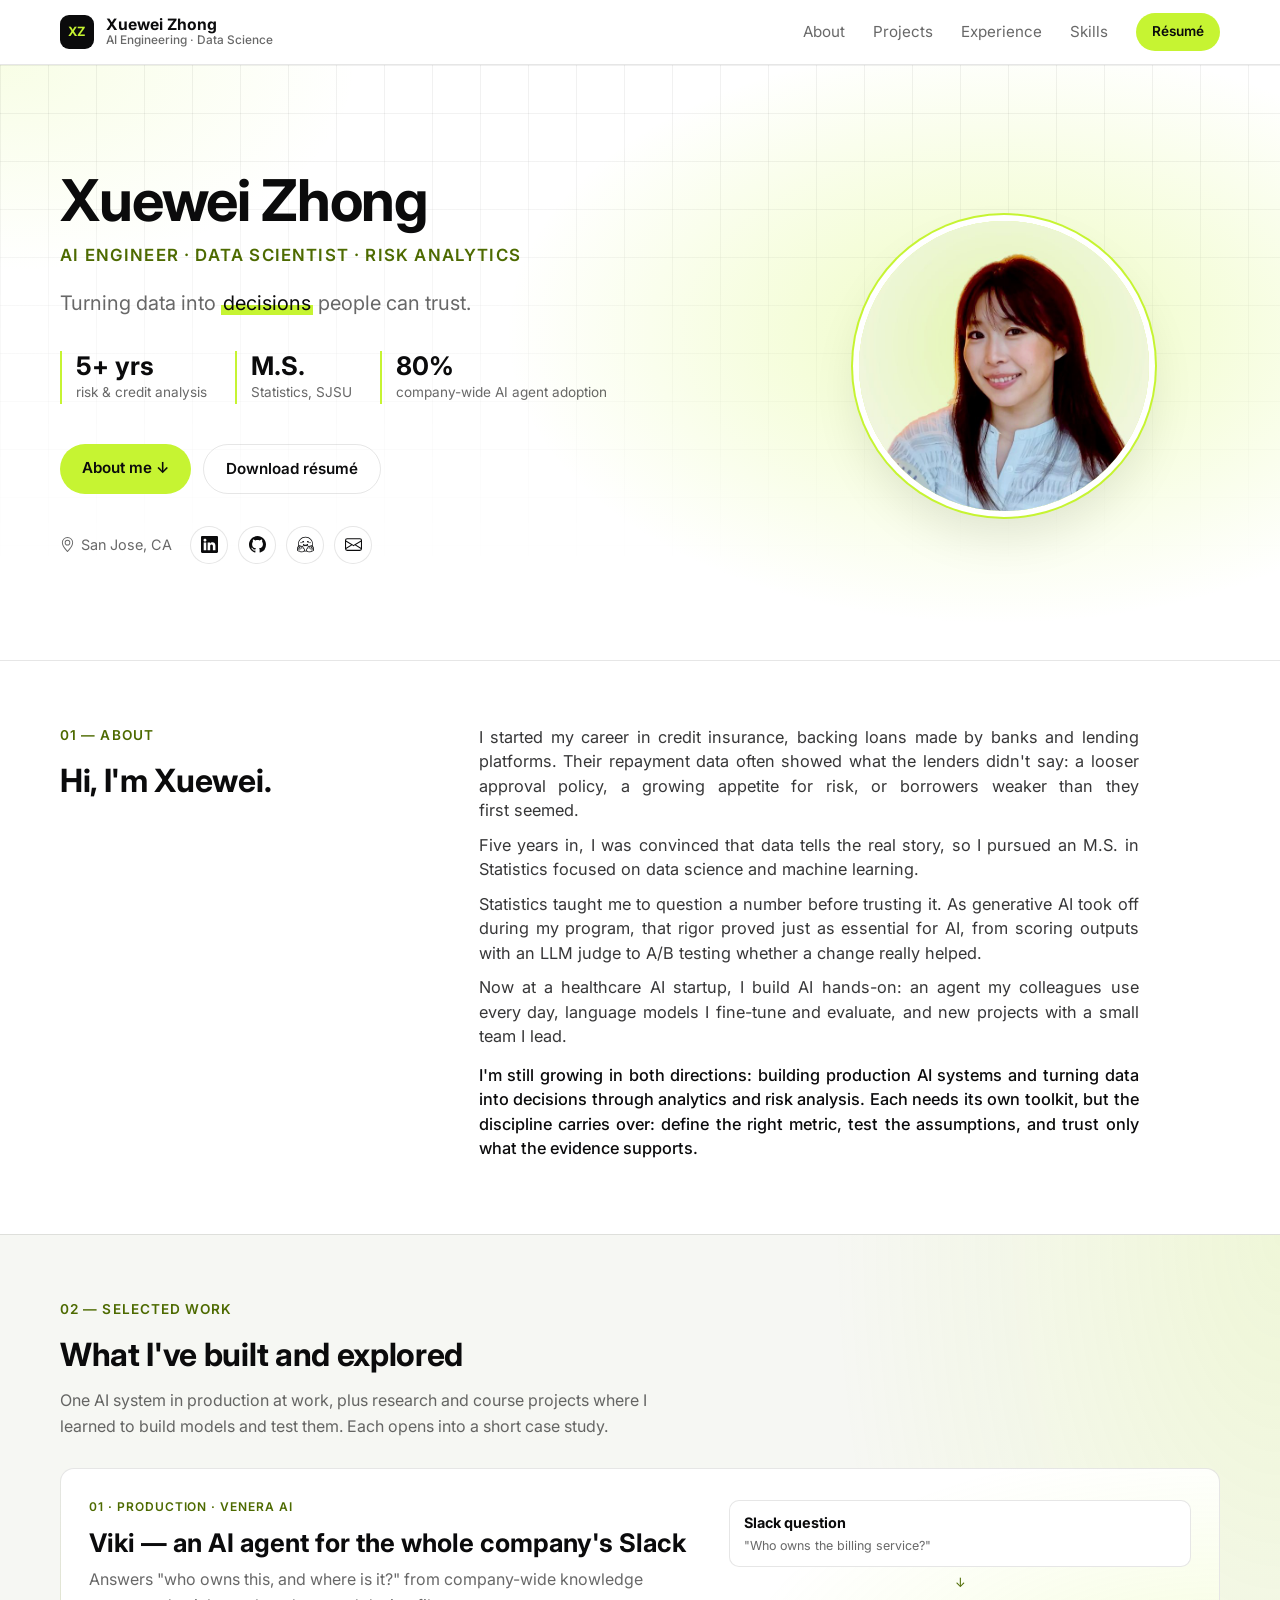
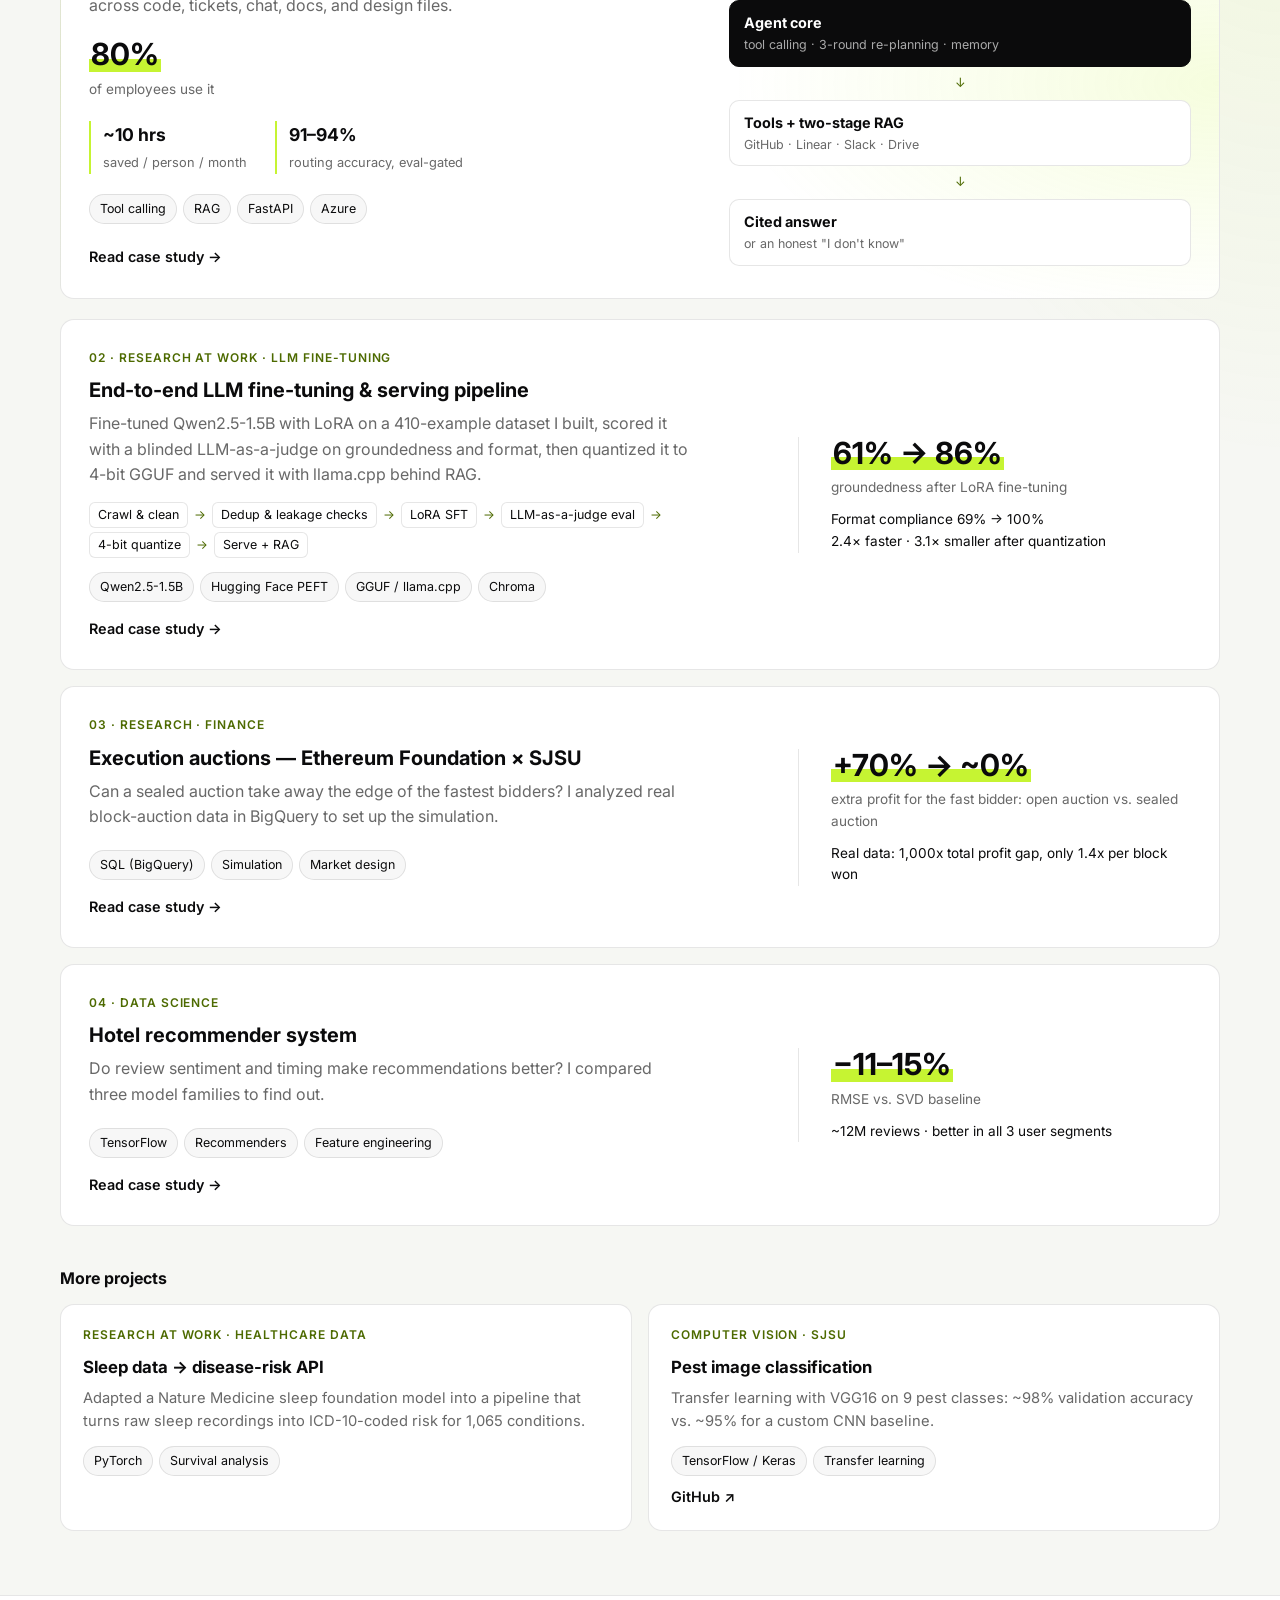
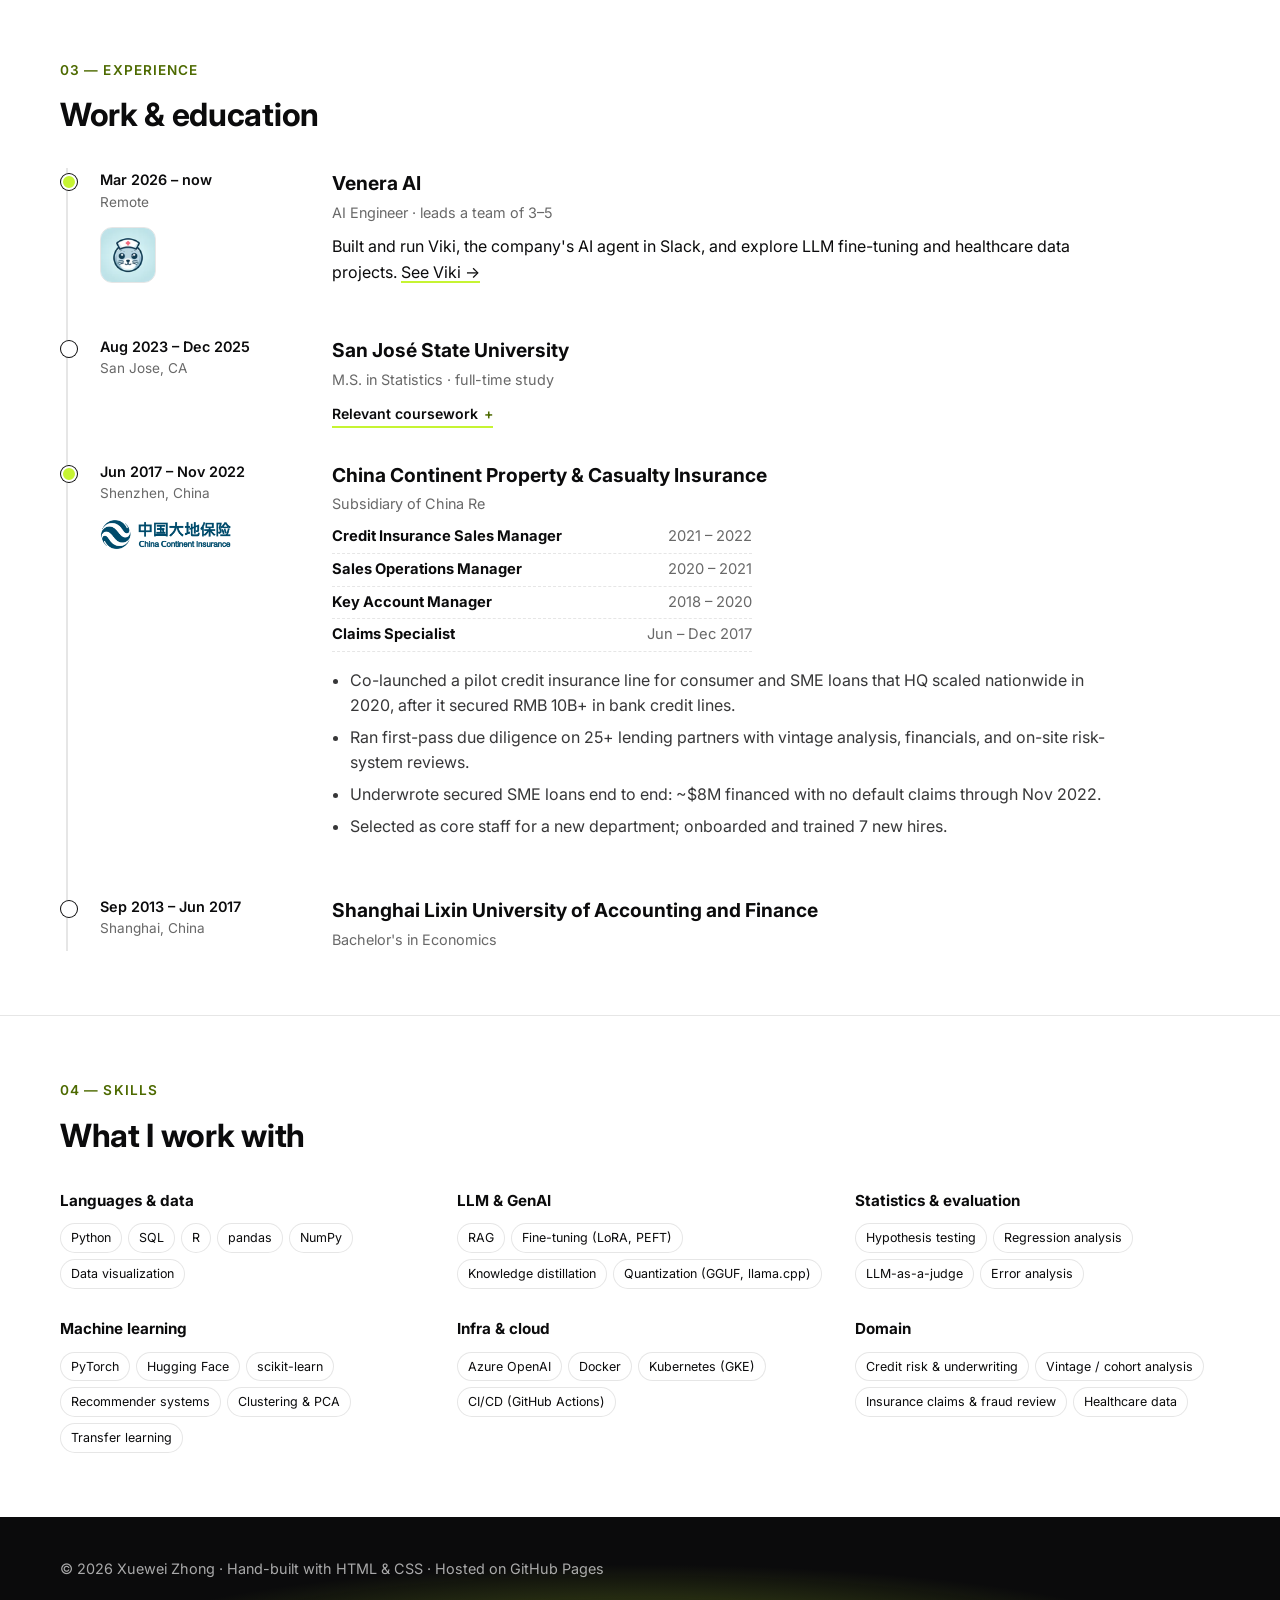
==== commit 8bbd4a32: "Expand Viki case study: evolution, logging, SQL analyses, deploy - Generalize data sources on the ho" ====
--- a/index.html
+++ b/index.html
@@ -109,7 +109,7 @@
         <div>
           <p class="card-kicker">01 · Production · Venera AI</p>
           <h3>Viki — an AI agent for the whole company's Slack</h3>
-          <p class="card-hook">Answers "who owns this, and where is it?" across 145+ GitHub repos, Linear, Slack, Drive, Figma, and Canva.</p>
+          <p class="card-hook">Answers "who owns this, and where is it?" from company-wide knowledge across code, tickets, chat, docs, and design files.</p>
 
           <span class="metric">80%</span>
           <span class="metric-label">of employees use it</span>
